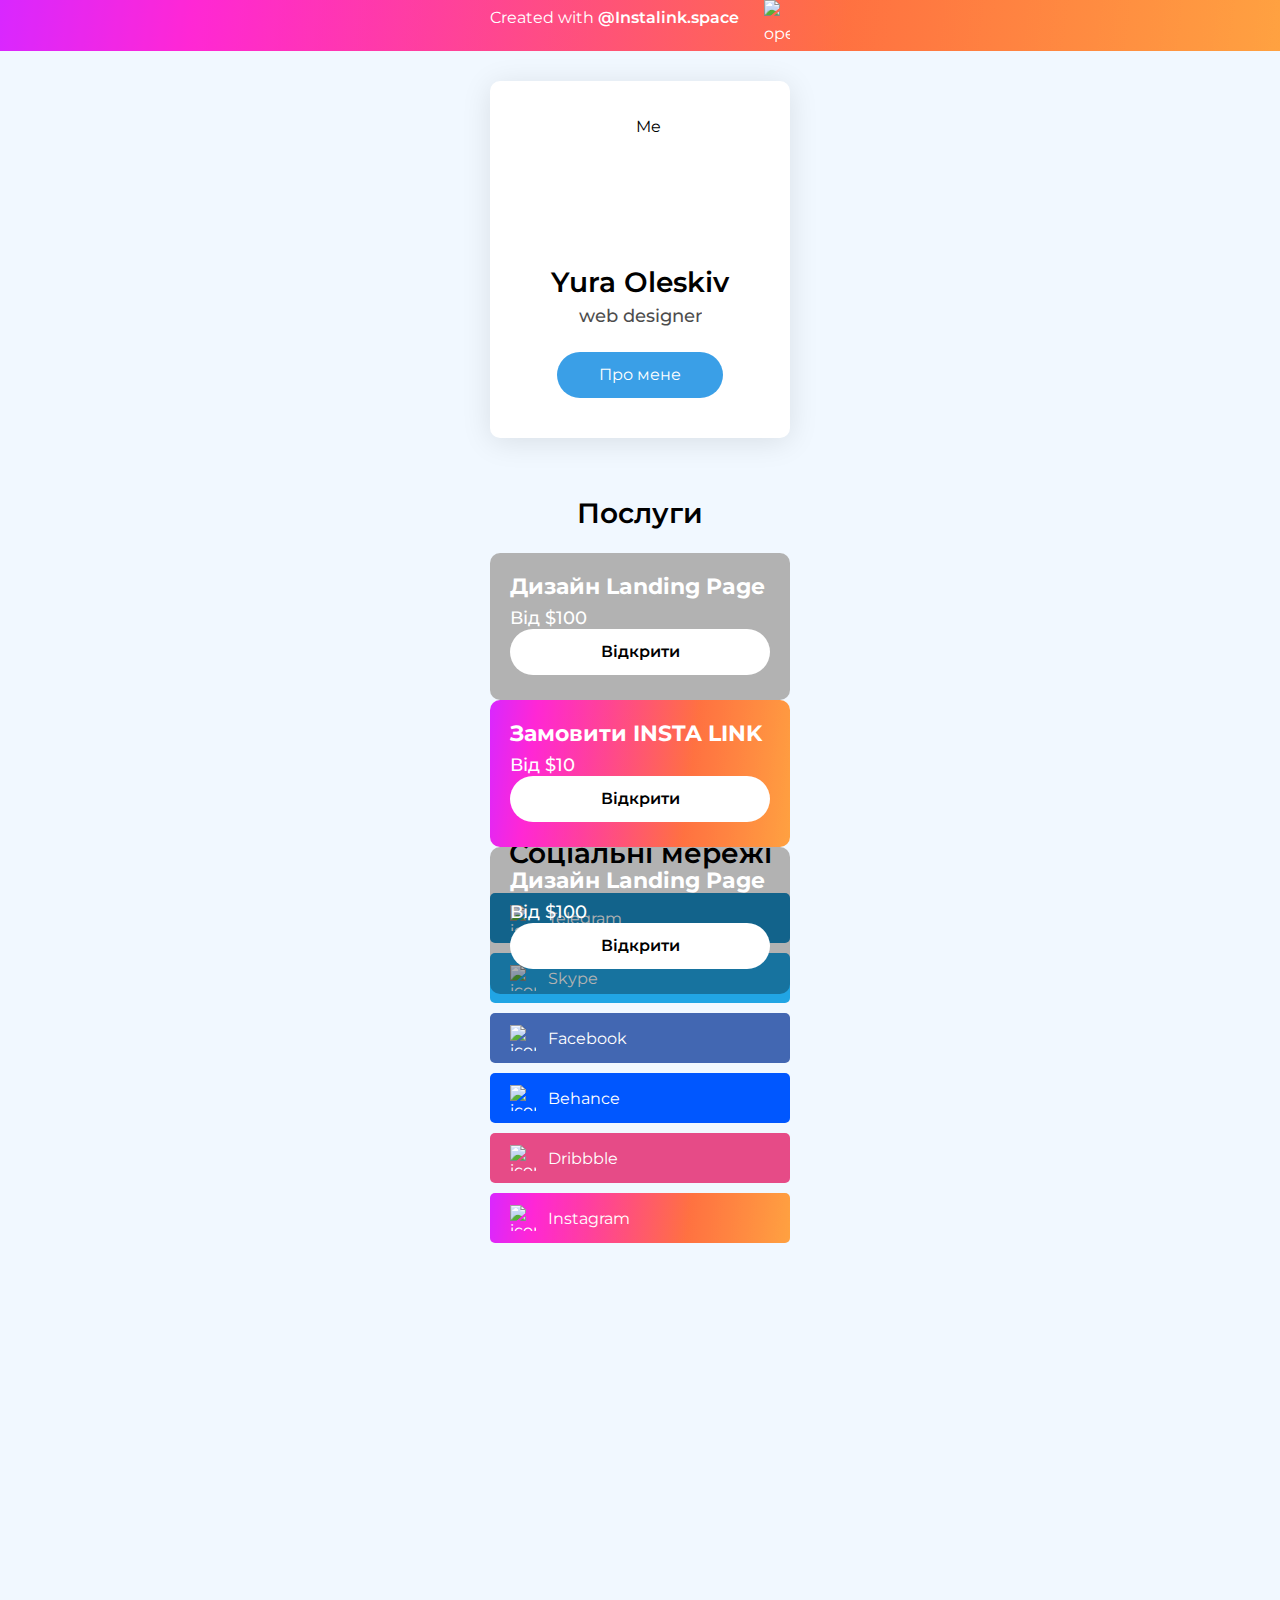
==== index.html @ ea641725 "commit" ====
<!DOCTYPE html>
<html lang="en" dir="ltr">

<head>
  <meta http-equiv="Content-Type" content="text/html; charset=utf-8">
  <meta name="viewport" content="width=device-width, initial-scale=1.0">

  <link href="https://fonts.googleapis.com/css2?family=Montserrat:ital,wght@0,100;0,200;0,300;0,400;0,500;0,600;0,700;0,800;0,900;1,100;1,200;1,300;1,400;1,500;1,600;1,700;1,800;1,900&display=swap" rel="stylesheet">

  <link rel="stylesheet" href="style/style.css">
  <link rel="stylesheet" href="style/preloder.css">

  <link rel="stylesheet" href="https://unpkg.com/swiper/css/swiper.css">
  <link rel="stylesheet" href="https://unpkg.com/swiper/css/swiper.min.css">


  <title>Insta Link - test</title>
</head>

<body>

  <!-- Preloder -->

  <div id="preloder">
      <div class="loader"></div>
      <div class="placeholder__bg"></div>
  </div>

  <!-- Head Label -->

  <a href="">
    <div class="label">
      <div class="label_container">
        <span>Created with <span class="sbold">@Instalink.space</span></span>
        <img src="image/arrow.svg" class="label_arrow" alt="open">
      </div>
    </div>
  </a>


  <!-- Head Label __Close -->


  <!-- Card About -->

  <div class="container">
    <div class="block card_about__block">
      <div class="card card_about">
        <img src="image/photo_me.png" class="avatar" alt="Me">
        <h2 class="sbold">Yura Oleskiv</h2>
        <h4 class="medium">web designer</h4>
        <a href="#about" class="button_main">Про мене</a>
      </div>
    </div>
  </div>


  <!-- Card About __CLose -->



  <!-- Services -->

  <div class="container services__block">
    <h2 class="sbold">Послуги</h2>
    <!-- Swiper -->
    <div class="swiper-container">
      <div class="swiper-wrapper">
        <div class="swiper-slide">
          <div style="background: url('image/services/1.png')" class="swipper_slider__inner">
            <h3 class="services__h3">Дизайн Landing Page</h3>
            <h4 class="services__h4 medium">Від $100</h4>
            <a href="#" class="button_main sbold services__button">Відкрити</a>
          </div>
        </div>
        <div class="swiper-slide">
          <div style="background: var(--main-gradient)" class="swipper_slider__inner img_no_dark">
            <h3 class="services__h3">Замовити INSTA LINK</h3>
            <h4 class="services__h4 medium">Від $10</h4>
            <a href="#" class="button_main sbold services__button">Відкрити</a>
          </div>
        </div>
        <div class="swiper-slide">
          <div style="background: url('image/services/2.png')" class="swipper_slider__inner">
            <h3 class="services__h3">Дизайн Landing Page</h3>
            <h4 class="services__h4 medium">Від $100</h4>
            <a href="#" class="button_main sbold services__button">Відкрити</a>
          </div>
        </div>
      </div>
      <!-- Add Pagination -->
      <div class="swiper-pagination"></div>
    </div>
  </div>

  <!-- Services __Close -->



  <!-- Social media -->
<div class="container socail_media__block">
  <h2 class="sbold">Соціальні мережі</h2>
  <div class="socal_media__innerBlock">

    <a href="https://t.me/yurii_oleskiv" class="socail_media__button" id="telegram" target="_blank">
      <img class="socail_media__icon" src="image/socialMedia/telegram.svg" alt="icon">
      Telegram
    </a>

    <a href="https://join.skype.com/invite/kj1tg2LVdEMl" class="socail_media__button" id="skype" target="_blank">
      <img class="socail_media__icon" src="image/socialMedia/skype.svg" alt="icon">
      Skype
    </a>

    <a href="https://www.facebook.com/yurii.oleskiv" class="socail_media__button" id="facebook" target="_blank">
      <img class="socail_media__icon" src="image/socialMedia/facebook.svg" alt="icon">
      Facebook
    </a>

    <a href="https://www.behance.net/yurii_oleskiv" class="socail_media__button" id="behance" target="_blank">
      <img class="socail_media__icon" src="image/socialMedia/behance.svg" alt="icon">
      Behance
    </a>

    <a href="https://dribbble.com/yurii_oleskiv" class="socail_media__button" id="dribbble" target="_blank">
      <img class="socail_media__icon" src="image/socialMedia/dribbble.svg" alt="icon">
      Dribbble
    </a>

    <a href="https://www.instagram.com/yurii_oleskiv/" class="socail_media__button" id="instagram" target="_blank">
      <img class="socail_media__icon" src="image/socialMedia/instagram.svg" alt="icon">
      Instagram
    </a>

  </div>
</div>




  <!-- Social media Close -->

  <!-- jQery -->

  <script type="text/javascript" src="js/preloder.js"></script>
  <script src="https://unpkg.com/swiper/js/swiper.js"></script>
  <script src="https://unpkg.com/swiper/js/swiper.min.js"></script>
  <script type="text/javascript" src="js/swipper_slider.js"></script>
</body>

</html>
---- style/style.css ----
/* Main style */

:root{
  --bg-color: #F1F8FF;
  --main-gradient: linear-gradient(0deg, rgba(225, 27, 126, 0.64), rgba(225, 27, 126, 0.64)), linear-gradient(97.12deg, #CD3FFF 0%, #FF3FD5 14.97%, #FF9141 66.1%, #FFBE41 102.63%);
  --color-text: #000;
  --color-accent: #3A9FE7;
  --color-button: #fff;

  --border-radius: 10px;
  --border-radius-button: 30px;

  --margin-top-main: 58px;
  --margin-top-secondary: 23px;

  --padding-main: 40px 0;
  --padding-small: 30px 0;

  --text: 16px;
}

*{
  background-blend-mode: soft-light, normal;
  box-sizing: border-box
}


/* socialMedia Buttons color */
#telegram{
  background: #1A8EC8;
}

#skype{
  background: #21A5E4;
}

#facebook{
  background: #4267B2;
}

#behance{
  background: #0057FF;
}

#dribbble{
  background: #E64B87;
}

#instagram{
  background: var(--main-gradient);
}



/* Containers and Blocks */

body{
  background: #fff;
  font-family: 'Montserrat', sans-serif;
  font-size: var(--text);
  background: var(--bg-color);
  margin: 0;
  height: 3000px;
}

.block{
  width: 100%;
  margin: 0 auto;
  color: #fff;
  margin-top: var(--margin-top-main);
}

.label_container{
  width: 300px;
  margin: 0 auto;
  min-height: 35px;
  line-height: 35px;
  display: flex;
  justify-content: space-between;
}

.container{
  width: 300px;
  margin: 0 auto;
}

.card{
  border-radius: var(--border-radius);
  min-height: 100px;
  padding: var(--padding-main);
  box-shadow: 0px 4px 30px rgba(0, 0, 0, 0.1);
}



/* Text */

h2, h4, h3{
  margin: 0;
  text-align: center;
  color: var(--color-text);
}

h2{
  font-size: 28px;
}

h4{
  font-size: 18px;
}

h3{
  font-size: 22px;
}

a{
  text-decoration: none;
  width: auto;
  text-align: center;
  color: var(--color-button);
}

.sbold{
  font-weight: 600;
}

.medium{
  font-weight: 500;
}

.bold{
    font-weight: 700;
}

/* Colors pattern */

.main_gradient{
  background: var(--main-gradient);
}

.img_no_dark::after{
  opacity: 0 !important;
}

/* INSTA LINK Branding */

.label{
  background: var(--main-gradient);
  color: #fff;
  width: 100%;
}

.label_arrow{
  width: 26px;
}



/* Elements */

.button_main{
  background-color: var(--color-accent);
  padding: 13px 42px 14px 42px;
  color: var(--color-button);
  border-radius: var(--border-radius-button);
}



/* Card about me  */

.card_about__block{
  --margin-top-main: 30px;
    margin-top: var(--margin-top-main);
}

.card_about{
  background: #fff;
  color: var(--color-text);
  text-align: center;
}

.avatar{
  width: 130px;
  height: 130px;
  border-radius: 75px;
  margin: 0 auto;
  display: flex;
  margin-top: -4px;
}

.card_about > h2{
  margin-top: 18px;
  margin-bottom: 0;
  display: block;
}

.card_about > h4{
  margin-top: 6px;
  margin-bottom: 0;
  opacity: 0.7;
  display: block;
}

.card_about > a{
  display: inline-block;
  margin-top: 25px;
}



/* Services */

.services__block{
  margin-top: var(--margin-top-main);

}


/*  Slider */

.swiper-container {
	width: 300px;
	height: 185px;
	border-radius: var(--border-radius) !important;
  margin-top: var(--margin-top-secondary);
  overflow: visible !important;
}

.swiper-slide {
	background: #fff;
  border-radius: var(--border-radius);
  display: flex;
  /* transform-style: flat !important; */
}


.swiper-pagination{
  bottom: -32px !important;
  position: absolute;
}

.swipper_slider__inner{
  padding: 20px;
  padding-bottom: 25px;
  background-size: cover;
  width: 100%;
  display: flex;
  position: relative;
  flex-direction: column;
  border-radius: var(--border-radius);
}

.swipper_slider__inner::after{
  content: '';
  position: absolute;
  display: block;
  width: 100%;
  height: 100%;
  background: #000;
  left: 0;
  right: 0;
  top: 0;
  border-radius: var(--border-radius);
  opacity: .3;
  z-index: 0;
}

.services__h3{
  color: #fff;
  z-index: 1;
  text-align: left
}

.services__h4{
  color: #fff;
  z-index: 1;
  text-align: left;
  margin-top: 7px;
}

.services__button{
  z-index: 1;
  background: #fff;
  color: #000;
  margin-top: auto;
  /* transform: translateZ(30px); */
}

.services__button:first-child{
  z-index: 1;
  background: #fff;
  color: #000;
  margin-top: auto;
  /* transform: translateZ(30px); */
}

/* Socail Media */

.socail_media__block{
  margin-top: calc(var(--margin-top-main) + 40px);
}

.socal_media__innerBlock{
  display: flex;
  flex-direction: column;
  margin-top: calc(var(--margin-top-secondary) - 10px);
}

.socail_media__button{
  background: #g2g2g2;
  border-radius: 5px;
  height: 50px;
  display: flex;
  align-items: center;
  /* justify-content: center; */
  background: #000;
  margin-top: 10px;
  padding: 0 20px;
}

.socail_media__icon{
  width: 26px;
  height: 26px;
  color: #fff;
  margin-right: 12px;
}

.socail_media__button > text{

}






.a{

}
---- style/preloder.css ----
/* .fadeOut{
  animation: fadeOut ease 3s;
}

@keyframes fadeOut {
  0% {
    opacity: 0.5;
  }
  100% {
    opacity: 0;
  }
} */


.placeholder__bg{
  position: fixed;
  background: #fff;
  width: 100%;
  height: 100vh;
  z-index: 999;
}

.loader {
	width: 50px;
	height: 50px;
  position: fixed;
	top: 50%;
	left: 50%;
	margin-top: -25px;
	margin-left: -25px;
	border-radius: 100px;
	animation: loader 0.8s linear infinite;
	-webkit-animation: loader 0.8s linear infinite;
  z-index: 1000;
}

@keyframes loader {
	0% {
		-webkit-transform: rotate(0deg);
		transform: rotate(0deg);
		border: 4px solid #f44336;
		border-left-color: transparent;
	}
	50% {
		-webkit-transform: rotate(180deg);
		transform: rotate(180deg);
		border: 4px solid #673ab7;
		border-left-color: transparent;
	}
	100% {
		-webkit-transform: rotate(360deg);
		transform: rotate(360deg);
		border: 4px solid #f44336;
		border-left-color: transparent;
	}
}

@-webkit-keyframes loader {
	0% {
		-webkit-transform: rotate(0deg);
		border: 4px solid #f44336;
		border-left-color: transparent;
	}
	50% {
		-webkit-transform: rotate(180deg);
		border: 4px solid #673ab7;
		border-left-color: transparent;
	}
	100% {
		-webkit-transform: rotate(360deg);
		border: 4px solid #f44336;
		border-left-color: transparent;
	}
}
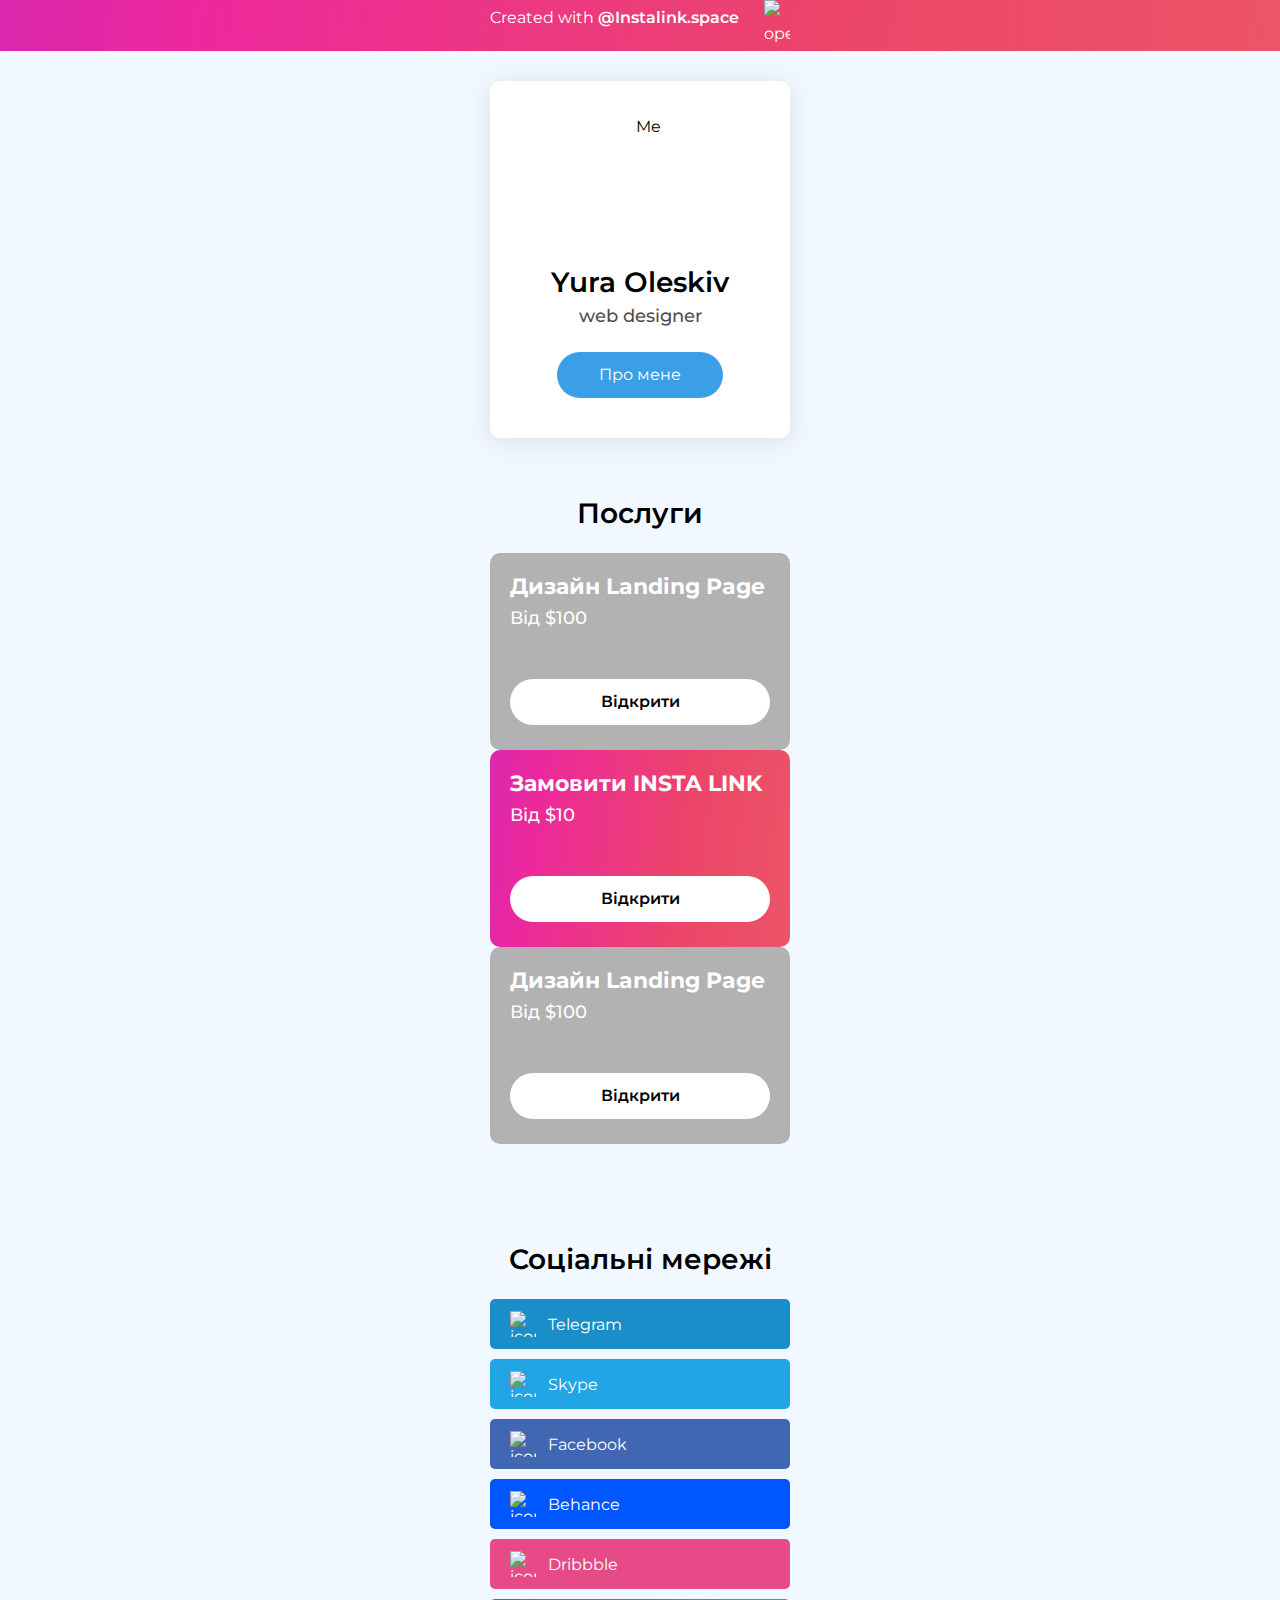
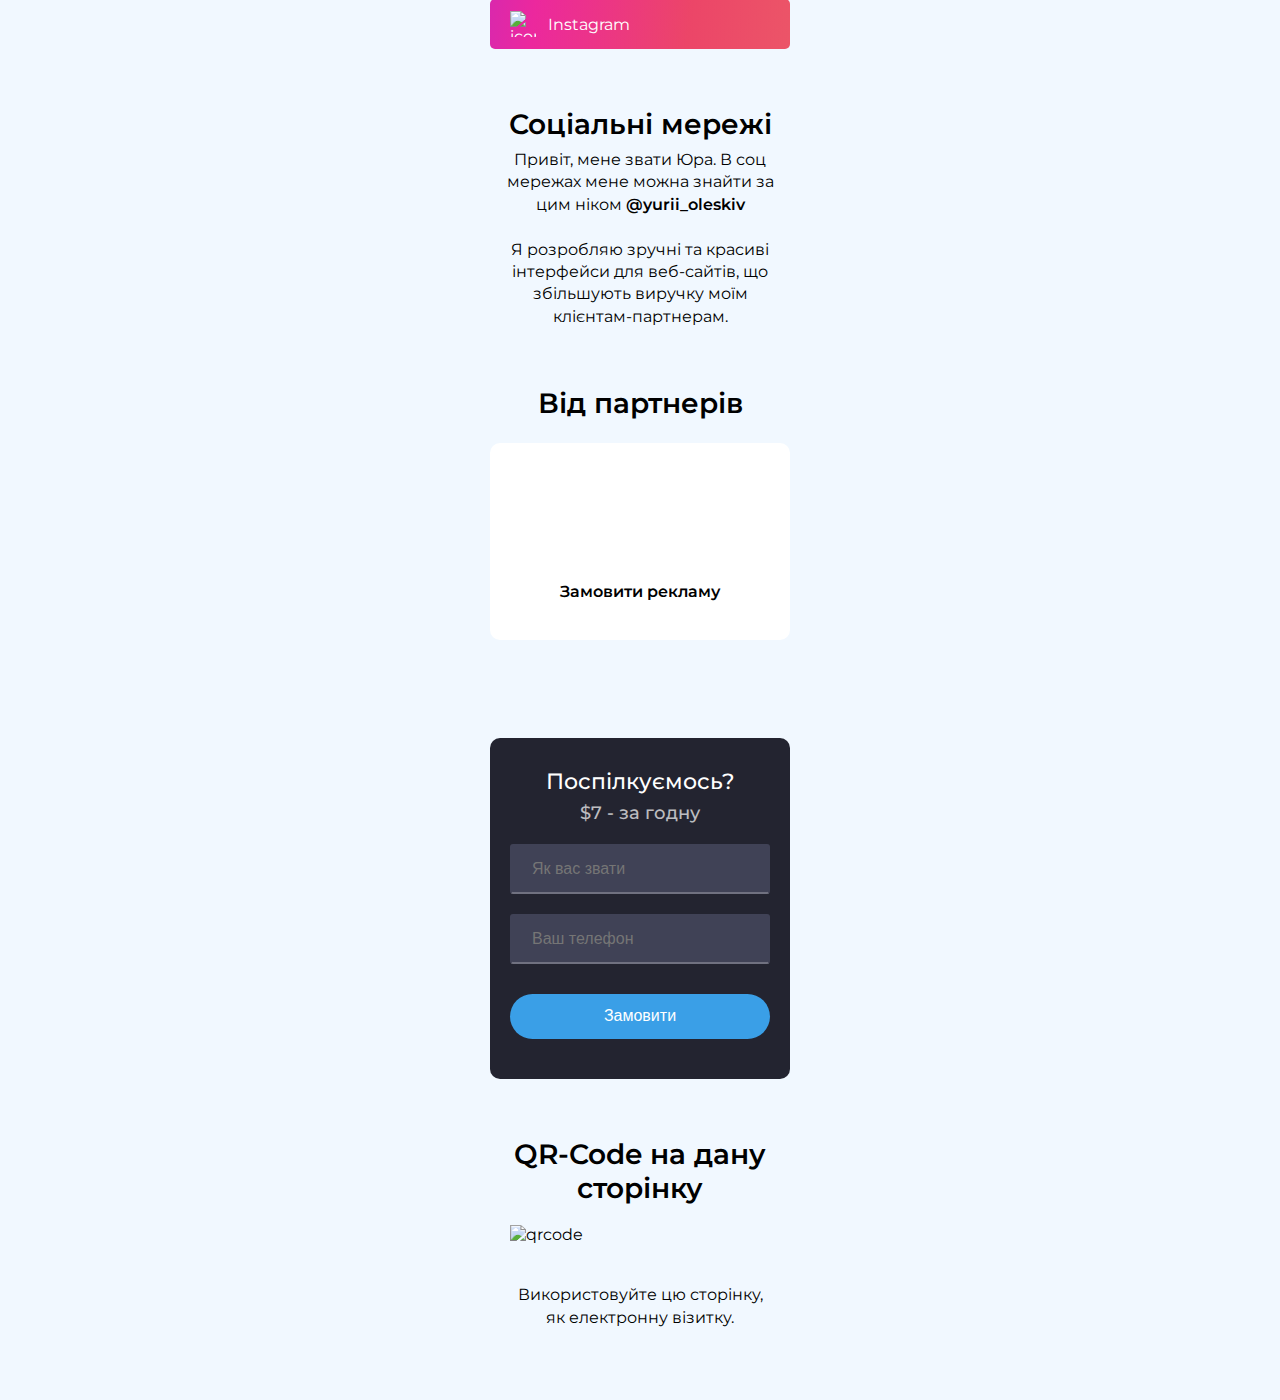
==== commit b3664963: "d" ====
--- a/index.html
+++ b/index.html
@@ -61,30 +61,30 @@
 
   <!-- Services -->
 
-  <div class="container services__block">
+  <div class="container cardSlider__block">
     <h2 class="sbold">Послуги</h2>
     <!-- Swiper -->
     <div class="swiper-container">
       <div class="swiper-wrapper">
         <div class="swiper-slide">
           <div style="background: url('image/services/1.png')" class="swipper_slider__inner">
-            <h3 class="services__h3">Дизайн Landing Page</h3>
-            <h4 class="services__h4 medium">Від $100</h4>
-            <a href="#" class="button_main sbold services__button">Відкрити</a>
+            <h3 class="cardSlider__h3">Дизайн Landing Page</h3>
+            <h4 class="cardSlider__h4 medium">Від $100</h4>
+            <a href="#" class="button_main sbold cardSlider__button">Відкрити</a>
           </div>
         </div>
         <div class="swiper-slide">
           <div style="background: var(--main-gradient)" class="swipper_slider__inner img_no_dark">
-            <h3 class="services__h3">Замовити INSTA LINK</h3>
-            <h4 class="services__h4 medium">Від $10</h4>
-            <a href="#" class="button_main sbold services__button">Відкрити</a>
+            <h3 class="cardSlider__h3">Замовити INSTA LINK</h3>
+            <h4 class="cardSlider__h4 medium">Від $10</h4>
+            <a href="#" class="button_main sbold cardSlider__button">Відкрити</a>
           </div>
         </div>
         <div class="swiper-slide">
           <div style="background: url('image/services/2.png')" class="swipper_slider__inner">
-            <h3 class="services__h3">Дизайн Landing Page</h3>
-            <h4 class="services__h4 medium">Від $100</h4>
-            <a href="#" class="button_main sbold services__button">Відкрити</a>
+            <h3 class="cardSlider__h3">Дизайн Landing Page</h3>
+            <h4 class="cardSlider__h4 medium">Від $100</h4>
+            <a href="#" class="button_main sbold cardSlider__button">Відкрити</a>
           </div>
         </div>
       </div>
@@ -134,13 +134,86 @@
 
   </div>
 </div>
-
-
-
-
   <!-- Social media Close -->
 
-  <!-- jQery -->
+
+<!-- About me -->
+
+<div class="container aboutMe__block">
+  <h2 class="sbold">Соціальні мережі</h2>
+  <p class="aboutMe__p">Привіт, мене звати Юра. В соц мережах мене можна знайти за цим ніком <span class="sbold">@yurii_oleskiv</span> <br><br>
+    Я розробляю зручні та красиві інтерфейси для веб-сайтів, що збільшують виручку моїм клієнтам-партнерам.
+  </p>
+</div>
+
+<!-- About me Close -->
+
+
+
+  <!-- Services -->
+
+  <div class="container cardSlider__block">
+    <h2 class="sbold">Від партнерів</h2>
+    <!-- Swiper -->
+    <div class="swiper-container">
+      <div class="swiper-wrapper">
+        <div class="swiper-slide">
+          <div style="background: url('image/services/3.png')" class="swipper_slider__inner img_no_dark">
+            <h3 class="cardSlider__h3">Місце для реклами</h3>
+            <h4 class="cardSlider__h4 medium">Тут може бути...</h4>
+            <a href="#" class="button_main sbold cardSlider__button">Замовити рекламу</a>
+          </div>
+        </div>
+      </div>
+      <!-- Add Pagination -->
+      <div class="swiper-pagination"></div>
+    </div>
+  </div>
+
+  <!-- Services __Close -->
+
+
+
+
+
+
+
+<div class="container form__block">
+
+  <form action="telegram.php" method="POST" class="form">
+    <h3 class="medium form__h3">Поспілкуємось?</h3>
+    <h4 class="medium form__h4">$7 - за годну</h4>
+
+    <div class="form__input">
+      <input type="text" name="name" id="user_name" placeholder="Як вас звати" required>
+    </div>
+    <div class="form__input">
+      <input type="phone" name="phone" id="user_phone" placeholder="Ваш телефон" required>
+    </div>
+    <div class="">
+      <input type="submit" value="Замовити" class="button_main form_button">
+    </div>
+  </form>
+
+</div>
+
+
+
+
+
+
+
+<!-- QR - Code -->
+
+<div class="container qrcode__block">
+  <h2 class="sbold">QR-Code на дану сторінку</h2>
+  <img src="image/qrCode.svg" class="photo_qrcode" alt="qrcode">
+  <p class="qrcode__p">Використовуйте цю сторінку, як електронну візитку.</p>
+<div>
+
+<!-- QR - Code Close -->
+
+
 
   <script type="text/javascript" src="js/preloder.js"></script>
   <script src="https://unpkg.com/swiper/js/swiper.js"></script>
--- a/style/style.css
+++ b/style/style.css
@@ -6,21 +6,24 @@
   --color-text: #000;
   --color-accent: #3A9FE7;
   --color-button: #fff;
+  --color-dark: #232430;
+  --color-dark-light: #404256;
 
   --border-radius: 10px;
   --border-radius-button: 30px;
 
   --margin-top-main: 58px;
   --margin-top-secondary: 23px;
-
-  --padding-main: 40px 0;
-  --padding-small: 30px 0;
+  --margin-small: 10px;
+  --margin-medium: 20px;
+
+  --padding-main: 40px;
+  --padding-small: 20px;
 
   --text: 16px;
 }
 
 *{
-  background-blend-mode: soft-light, normal;
   box-sizing: border-box
 }
 
@@ -70,6 +73,81 @@
   margin-top: var(--margin-top-main);
 }
 
+
+.container{
+  width: 300px;
+  margin: 0 auto;
+}
+
+.card{
+  border-radius: var(--border-radius);
+  min-height: 100px;
+  padding-top: var(--padding-main);
+  padding-bottom: var(--padding-main);
+  box-shadow: 0px 4px 30px rgba(0, 0, 0, 0.1);
+}
+
+
+
+/* Text */
+
+h2, h4, h3{
+  margin: 0;
+  text-align: center;
+  color: var(--color-text);
+}
+
+h2{
+  font-size: 28px;
+}
+
+h4{
+  font-size: 18px;
+}
+
+h3{
+  font-size: 22px;
+}
+
+a{
+  text-decoration: none;
+  width: auto;
+  text-align: center;
+  color: var(--color-button);
+}
+
+p{
+  line-height: 140%;
+}
+
+.sbold{
+  font-weight: 600;
+}
+
+.medium{
+  font-weight: 500;
+}
+
+.bold{
+    font-weight: 700;
+}
+
+.normal{
+
+}
+
+/* Colors pattern */
+
+.main_gradient{
+  background: var(--main-gradient);
+}
+
+.img_no_dark::after{
+  opacity: 0 !important;
+}
+
+/* INSTA LINK Branding */
+
 .label_container{
   width: 300px;
   margin: 0 auto;
@@ -79,71 +157,6 @@
   justify-content: space-between;
 }
 
-.container{
-  width: 300px;
-  margin: 0 auto;
-}
-
-.card{
-  border-radius: var(--border-radius);
-  min-height: 100px;
-  padding: var(--padding-main);
-  box-shadow: 0px 4px 30px rgba(0, 0, 0, 0.1);
-}
-
-
-
-/* Text */
-
-h2, h4, h3{
-  margin: 0;
-  text-align: center;
-  color: var(--color-text);
-}
-
-h2{
-  font-size: 28px;
-}
-
-h4{
-  font-size: 18px;
-}
-
-h3{
-  font-size: 22px;
-}
-
-a{
-  text-decoration: none;
-  width: auto;
-  text-align: center;
-  color: var(--color-button);
-}
-
-.sbold{
-  font-weight: 600;
-}
-
-.medium{
-  font-weight: 500;
-}
-
-.bold{
-    font-weight: 700;
-}
-
-/* Colors pattern */
-
-.main_gradient{
-  background: var(--main-gradient);
-}
-
-.img_no_dark::after{
-  opacity: 0 !important;
-}
-
-/* INSTA LINK Branding */
-
 .label{
   background: var(--main-gradient);
   color: #fff;
@@ -159,12 +172,14 @@
 /* Elements */
 
 .button_main{
+  -webkit-appearance: none;
   background-color: var(--color-accent);
   padding: 13px 42px 14px 42px;
   color: var(--color-button);
   border-radius: var(--border-radius-button);
-}
-
+  border: 0px;
+  font-size: var(--text);
+}
 
 
 /* Card about me  */
@@ -211,7 +226,7 @@
 
 /* Services */
 
-.services__block{
+.cardSlider__block{
   margin-top: var(--margin-top-main);
 
 }
@@ -221,10 +236,10 @@
 
 .swiper-container {
 	width: 300px;
-	height: 185px;
+	height: auto;
 	border-radius: var(--border-radius) !important;
   margin-top: var(--margin-top-secondary);
-  overflow: visible !important;
+  /* overflow: visible !important; */
 }
 
 .swiper-slide {
@@ -241,9 +256,10 @@
 }
 
 .swipper_slider__inner{
-  padding: 20px;
-  padding-bottom: 25px;
-  background-size: cover;
+  padding: var(--padding-small);
+  padding-bottom: calc(var(--padding-small) +   5px);
+  background-size: cover !important;
+  background-repeat: no-repeat;
   width: 100%;
   display: flex;
   position: relative;
@@ -266,20 +282,27 @@
   z-index: 0;
 }
 
-.services__h3{
+.cardSlider__h3{
   color: #fff;
   z-index: 1;
   text-align: left
 }
 
-.services__h4{
+.cardSlider__h4{
   color: #fff;
   z-index: 1;
   text-align: left;
   margin-top: 7px;
 }
 
-.services__button{
+.cardSlider__button{
+  z-index: 1;
+  background: #fff;
+  color: #000;
+  margin-top: 50px;
+}
+
+.cardSlider__button:first-child{
   z-index: 1;
   background: #fff;
   color: #000;
@@ -287,14 +310,6 @@
   /* transform: translateZ(30px); */
 }
 
-.services__button:first-child{
-  z-index: 1;
-  background: #fff;
-  color: #000;
-  margin-top: auto;
-  /* transform: translateZ(30px); */
-}
-
 /* Socail Media */
 
 .socail_media__block{
@@ -315,7 +330,7 @@
   align-items: center;
   /* justify-content: center; */
   background: #000;
-  margin-top: 10px;
+  margin-top: var(--margin-small);
   padding: 0 20px;
 }
 
@@ -331,7 +346,92 @@
 }
 
 
-
+/* About Me */
+
+.aboutMe__block{
+  margin-top: var(--margin-top-main);
+}
+
+.aboutMe__p{
+  margin: 0;
+  text-align: center;
+  margin-top: 8px;
+  padding: 0 10px;
+}
+
+/* QR - Code */
+
+
+.qrcode__block{
+  margin-top: var(--margin-top-main);
+  display: flex;
+  flex-direction: column;
+}
+
+.photo_qrcode{
+  width: 260px;
+  margin: 20px auto;
+}
+
+.qrcode__p{
+  text-align: center;
+  padding: 0 20px;
+  margin: 0;
+  margin-top: 20px;
+}
+
+
+/* Form */
+
+.form__block{
+  margin-top: calc(var(--margin-top-main) + 40px);
+}
+
+.form{
+  display: flex;
+  flex-direction: column;
+  background: var(--color-dark);
+  padding: var(--padding-small);
+  padding-bottom: var(--padding-main);
+  padding-top: calc(var(--padding-main) - 10px);
+  border-radius: var(--border-radius);
+}
+
+.form__input > input{
+  width: 100%;
+  font-size: var(--text);
+  height: 50px;
+  background: var(--color-dark-light);
+  padding: 0;
+  border: 2px solid var(--color-dark-light);
+  border-bottom: 2px solid rgba(255, 255, 255, 0.25);
+  border-radius: 3px;
+  color: #fff;
+  padding: 0 20px;
+  transition: .1s;
+  margin-bottom: var(--margin-medium);
+}
+
+textarea:focus, input:focus{
+    outline: none;
+    border: 2px solid var(--color-accent);
+}
+
+.form_button{
+  margin-top: 10px;
+  width: 100%;
+}
+
+.form__h3{
+  color: var(--color-button);
+  margin-bottom: 7px;
+}
+
+.form__h4{
+  color: var(--color-button);
+  opacity: .7;
+  margin-bottom: var(--margin-medium);
+}
 
 
 
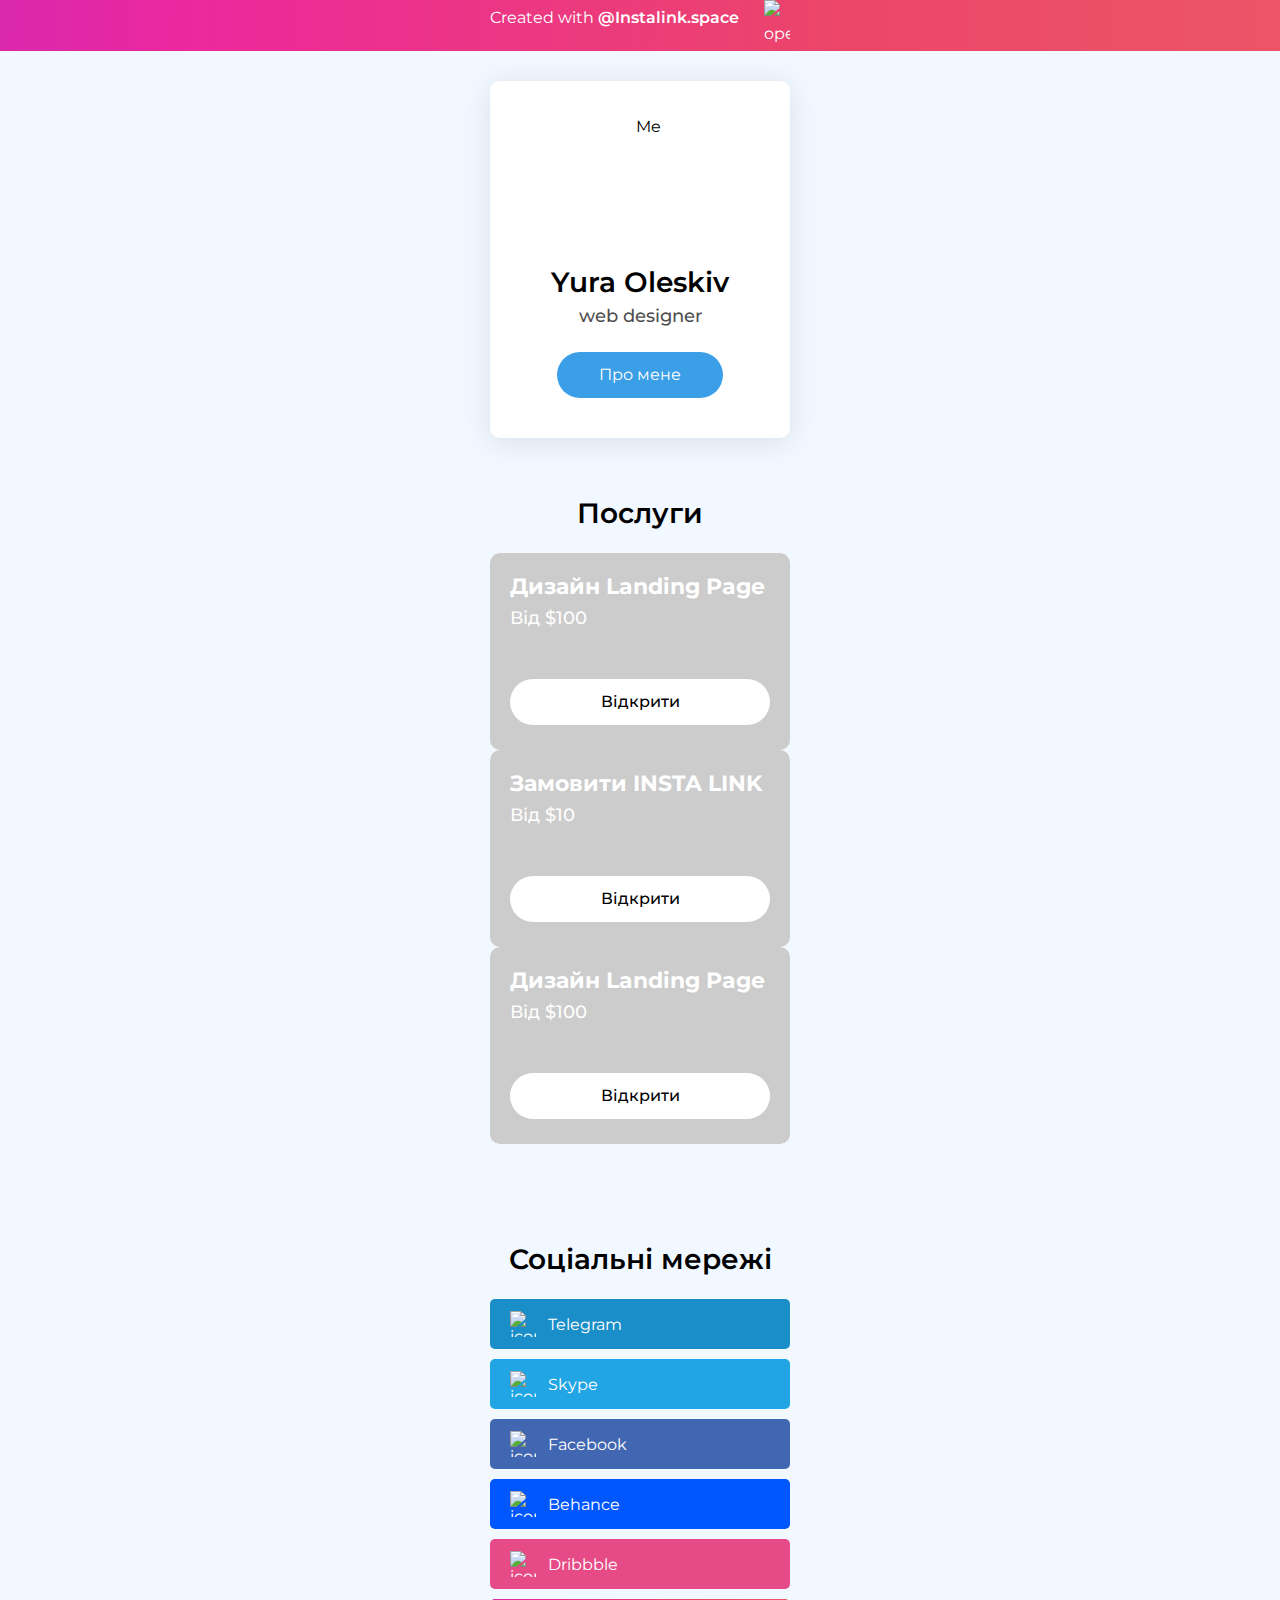
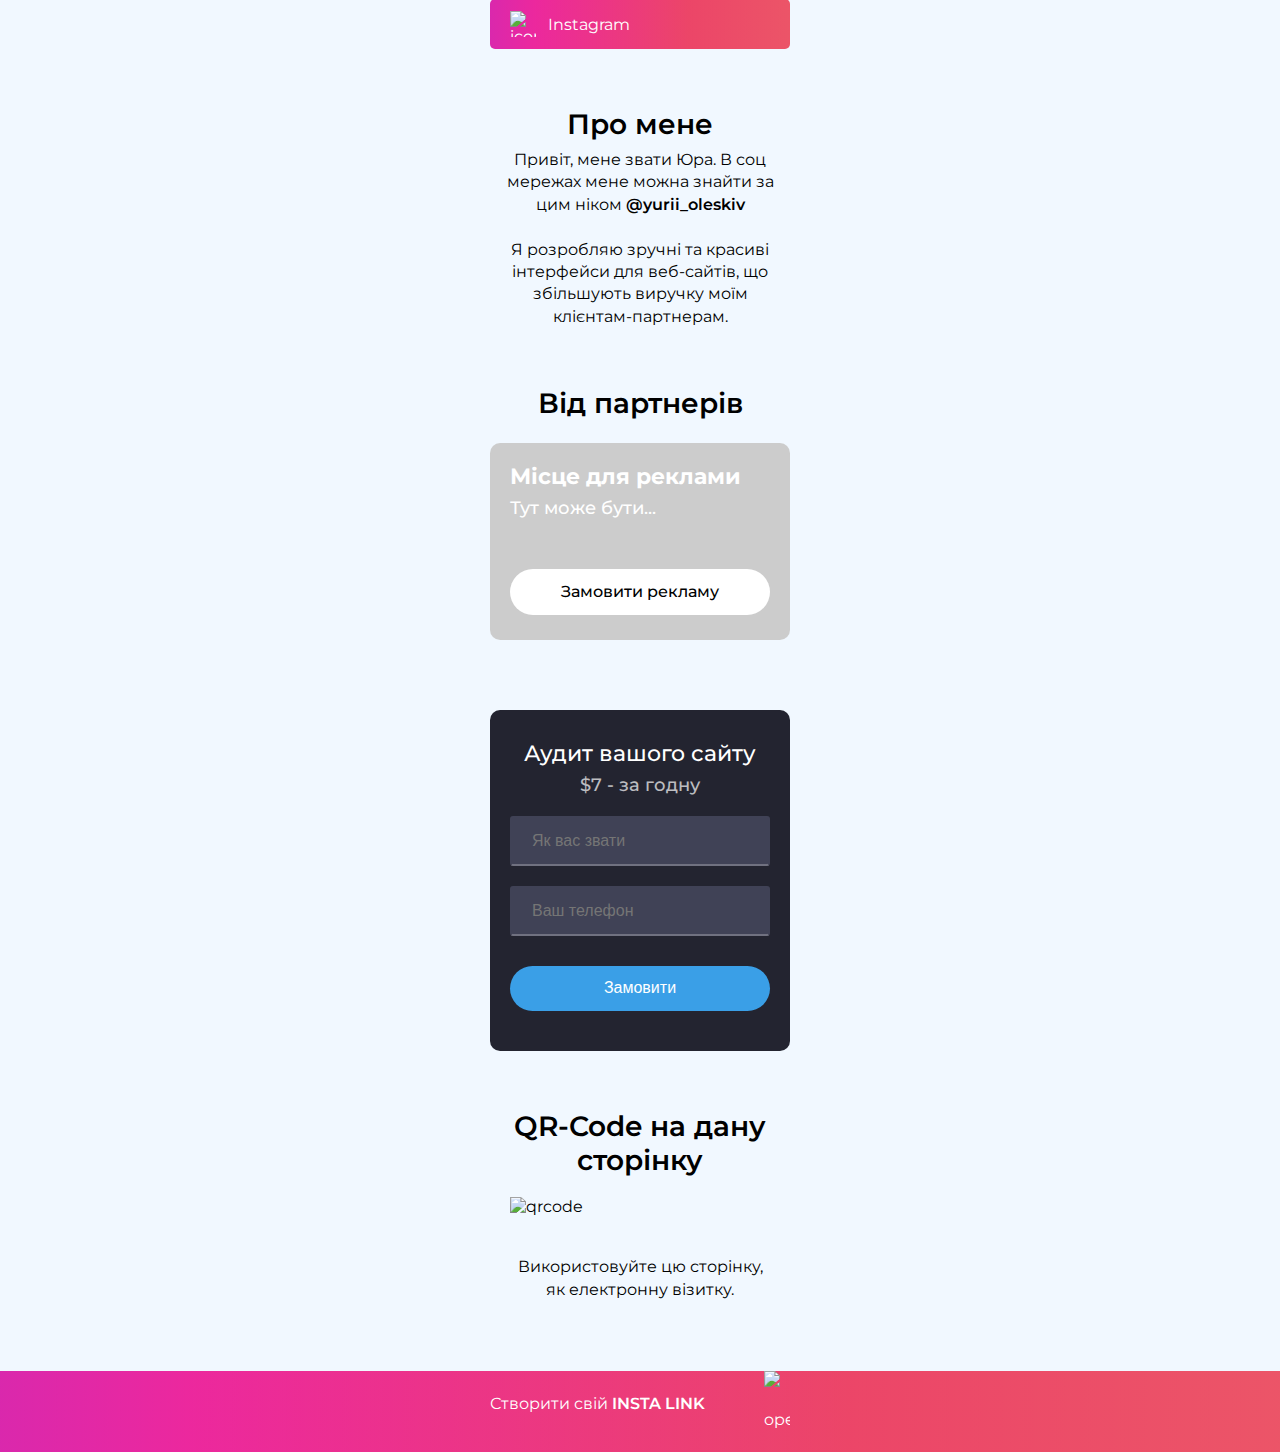
==== commit b057334e: "3.1.1" ====
--- a/index.html
+++ b/index.html
@@ -4,20 +4,24 @@
 <head>
   <meta http-equiv="Content-Type" content="text/html; charset=utf-8">
   <meta name="viewport" content="width=device-width, initial-scale=1.0">
+  <link rel="shortcut icon" href="image\ico\gradient.ico" type="image/x-icon">
 
   <link href="https://fonts.googleapis.com/css2?family=Montserrat:ital,wght@0,100;0,200;0,300;0,400;0,500;0,600;0,700;0,800;0,900;1,100;1,200;1,300;1,400;1,500;1,600;1,700;1,800;1,900&display=swap" rel="stylesheet">
 
   <link rel="stylesheet" href="style/style.css">
   <link rel="stylesheet" href="style/preloder.css">
+  <link rel="stylesheet" href="style/popup.css">
 
   <link rel="stylesheet" href="https://unpkg.com/swiper/css/swiper.css">
   <link rel="stylesheet" href="https://unpkg.com/swiper/css/swiper.min.css">
 
 
   <title>Insta Link - test</title>
+
+  <script src="https://code.jquery.com/jquery-3.5.1.min.js" integrity="sha256-9/aliU8dGd2tb6OSsuzixeV4y/faTqgFtohetphbbj0=" crossorigin="anonymous"></script>
 </head>
 
-<body>
+<body class="body">
 
   <!-- Preloder -->
 
@@ -26,6 +30,50 @@
       <div class="placeholder__bg"></div>
   </div>
 
+
+  <!-- Pop-up AD -->
+
+  <div class="popup" id="popup_ad">
+    <a onclick="closePopup()">
+      <div class="close__popup">
+        <div class="close_popup__container">
+          <span class="medium">Закрити</span>
+          <img src="image/icons/close.svg" alt="close" style="width: 22px; height: 22px;">
+        </div>
+      </div>
+    </a>
+
+    <div class="popup_container__outer">
+      <div class="popup__container">
+        <div class="container">
+          <img class="popup__photo" src="image/popup/ad.png" alt="Обложка">
+        </div>
+
+        <div class="container pdading_top_main">
+          <h4 class="normal popup__h4">ціна за домовленістю</h4>
+          <h2 class="sbold popup__h2">Розміщу ваше оголошння</h2>
+          <p class="popup__p">
+            Прорекламуйте свої послуги для
+            <span class="sbold">цільової аудиторії</span>.
+            В переважній більшості на даний
+            <span class="sbold">INSTA LINK </span>
+            заходять люди які зацікавленні у розробці сайту.
+            Відповідно їх можуть зацікавити і послуги
+            таргетологів, сммщиків чи фотографів.
+            <br><br>
+            <span class="sbold">Якщо цікаво, напишіть мені</span>
+          </p>
+        </div>
+
+        <div class="container">
+          <a href="https://t.me/yurii_oleskiv" class="socail_media__button telegram" target="_blank">
+            <img class="socail_media__icon" src="image/socialMedia/telegram.svg" alt="icon">
+            Написати в Telegram
+          </a>
+        </div>
+      </div>
+    </div>
+  </div>
   <!-- Head Label -->
 
   <a href="">
@@ -49,7 +97,7 @@
         <img src="image/photo_me.png" class="avatar" alt="Me">
         <h2 class="sbold">Yura Oleskiv</h2>
         <h4 class="medium">web designer</h4>
-        <a href="#about" class="button_main">Про мене</a>
+        <a href="#about" class="button_main go_anchor">Про мене</a>
       </div>
     </div>
   </div>
@@ -70,21 +118,21 @@
           <div style="background: url('image/services/1.png')" class="swipper_slider__inner">
             <h3 class="cardSlider__h3">Дизайн Landing Page</h3>
             <h4 class="cardSlider__h4 medium">Від $100</h4>
-            <a href="#" class="button_main sbold cardSlider__button">Відкрити</a>
+            <a href="#" class="button_main medium cardSlider__button">Відкрити</a>
           </div>
         </div>
         <div class="swiper-slide">
-          <div style="background: var(--main-gradient)" class="swipper_slider__inner img_no_dark">
+          <div style="background: url('image/services/8.png')" class="swipper_slider__inner">
             <h3 class="cardSlider__h3">Замовити INSTA LINK</h3>
             <h4 class="cardSlider__h4 medium">Від $10</h4>
-            <a href="#" class="button_main sbold cardSlider__button">Відкрити</a>
+            <a href="#" class="button_main medium cardSlider__button">Відкрити</a>
           </div>
         </div>
         <div class="swiper-slide">
           <div style="background: url('image/services/2.png')" class="swipper_slider__inner">
             <h3 class="cardSlider__h3">Дизайн Landing Page</h3>
             <h4 class="cardSlider__h4 medium">Від $100</h4>
-            <a href="#" class="button_main sbold cardSlider__button">Відкрити</a>
+            <a href="#" class="button_main medium cardSlider__button">Відкрити</a>
           </div>
         </div>
       </div>
@@ -102,32 +150,32 @@
   <h2 class="sbold">Соціальні мережі</h2>
   <div class="socal_media__innerBlock">
 
-    <a href="https://t.me/yurii_oleskiv" class="socail_media__button" id="telegram" target="_blank">
+    <a href="https://t.me/yurii_oleskiv" class="socail_media__button telegram" target="_blank">
       <img class="socail_media__icon" src="image/socialMedia/telegram.svg" alt="icon">
       Telegram
     </a>
 
-    <a href="https://join.skype.com/invite/kj1tg2LVdEMl" class="socail_media__button" id="skype" target="_blank">
+    <a href="https://join.skype.com/invite/kj1tg2LVdEMl" class="socail_media__button skype" target="_blank">
       <img class="socail_media__icon" src="image/socialMedia/skype.svg" alt="icon">
       Skype
     </a>
 
-    <a href="https://www.facebook.com/yurii.oleskiv" class="socail_media__button" id="facebook" target="_blank">
+    <a href="https://www.facebook.com/yurii.oleskiv" class="socail_media__button facebook" target="_blank">
       <img class="socail_media__icon" src="image/socialMedia/facebook.svg" alt="icon">
       Facebook
     </a>
 
-    <a href="https://www.behance.net/yurii_oleskiv" class="socail_media__button" id="behance" target="_blank">
+    <a href="https://www.behance.net/yurii_oleskiv" class="socail_media__button behance" target="_blank">
       <img class="socail_media__icon" src="image/socialMedia/behance.svg" alt="icon">
       Behance
     </a>
 
-    <a href="https://dribbble.com/yurii_oleskiv" class="socail_media__button" id="dribbble" target="_blank">
+    <a href="https://dribbble.com/yurii_oleskiv" class="socail_media__button dribbble" target="_blank">
       <img class="socail_media__icon" src="image/socialMedia/dribbble.svg" alt="icon">
       Dribbble
     </a>
 
-    <a href="https://www.instagram.com/yurii_oleskiv/" class="socail_media__button" id="instagram" target="_blank">
+    <a href="https://www.instagram.com/yurii_oleskiv/" class="socail_media__button instagram" target="_blank">
       <img class="socail_media__icon" src="image/socialMedia/instagram.svg" alt="icon">
       Instagram
     </a>
@@ -139,8 +187,8 @@
 
 <!-- About me -->
 
-<div class="container aboutMe__block">
-  <h2 class="sbold">Соціальні мережі</h2>
+<div name="about" id="about" class="container aboutMe__block">
+  <h2 class="sbold">Про мене</h2>
   <p class="aboutMe__p">Привіт, мене звати Юра. В соц мережах мене можна знайти за цим ніком <span class="sbold">@yurii_oleskiv</span> <br><br>
     Я розробляю зручні та красиві інтерфейси для веб-сайтів, що збільшують виручку моїм клієнтам-партнерам.
   </p>
@@ -157,11 +205,11 @@
     <!-- Swiper -->
     <div class="swiper-container">
       <div class="swiper-wrapper">
-        <div class="swiper-slide">
-          <div style="background: url('image/services/3.png')" class="swipper_slider__inner img_no_dark">
+        <div onclick="openPopup('#popup_ad')" class="swiper-slide">
+          <div style="background: url('image/services/3.png')" class="swipper_slider__inner ">
             <h3 class="cardSlider__h3">Місце для реклами</h3>
             <h4 class="cardSlider__h4 medium">Тут може бути...</h4>
-            <a href="#" class="button_main sbold cardSlider__button">Замовити рекламу</a>
+            <a class="button_main medium cardSlider__button">Замовити рекламу</a>
           </div>
         </div>
       </div>
@@ -181,7 +229,7 @@
 <div class="container form__block">
 
   <form action="telegram.php" method="POST" class="form">
-    <h3 class="medium form__h3">Поспілкуємось?</h3>
+    <h3 class="medium form__h3">Аудит вашого сайту</h3>
     <h4 class="medium form__h4">$7 - за годну</h4>
 
     <div class="form__input">
@@ -209,13 +257,29 @@
   <h2 class="sbold">QR-Code на дану сторінку</h2>
   <img src="image/qrCode.svg" class="photo_qrcode" alt="qrcode">
   <p class="qrcode__p">Використовуйте цю сторінку, як електронну візитку.</p>
-<div>
+</div>
 
 <!-- QR - Code Close -->
 
 
+<!-- Footer Label -->
+
+<a href="">
+  <div class="label label_down">
+    <div class="label_container label_container_down">
+      <span>Створити свій <span class="sbold">INSTA LINK</span></span>
+      <img src="image/arrow.svg" class="label_arrow" alt="open">
+    </div>
+  </div>
+</a>
+
+
+<!-- Footer Label __Close -->
+
+
 
   <script type="text/javascript" src="js/preloder.js"></script>
+  <script type="text/javascript" src="js/popup.js"></script>
   <script src="https://unpkg.com/swiper/js/swiper.js"></script>
   <script src="https://unpkg.com/swiper/js/swiper.min.js"></script>
   <script type="text/javascript" src="js/swipper_slider.js"></script>
--- a/style/style.css
+++ b/style/style.css
@@ -2,7 +2,7 @@
 
 :root{
   --bg-color: #F1F8FF;
-  --main-gradient: linear-gradient(0deg, rgba(225, 27, 126, 0.64), rgba(225, 27, 126, 0.64)), linear-gradient(97.12deg, #CD3FFF 0%, #FF3FD5 14.97%, #FF9141 66.1%, #FFBE41 102.63%);
+  --main-gradient: linear-gradient(0deg, rgba(225, 27, 126, 0.64), rgba(225, 27, 126, 0.64)), linear-gradient(90.67deg, #CD3FFF 0%, #FF3FD5 14.97%, #FF9141 66.1%, #FFBE41 102.63%);
   --color-text: #000;
   --color-accent: #3A9FE7;
   --color-button: #fff;
@@ -12,7 +12,8 @@
   --border-radius: 10px;
   --border-radius-button: 30px;
 
-  --margin-top-main: 58px;
+  --margin-top-main-text: 58px;
+  --margin-top-main: 70px;
   --margin-top-secondary: 23px;
   --margin-small: 10px;
   --margin-medium: 20px;
@@ -23,34 +24,47 @@
   --text: 16px;
 }
 
+
+
 *{
   box-sizing: border-box
 }
 
 
+/* Class */
+
+.w-100{
+  width: 100%;
+}
+
+.pdading_top_main{
+  padding-top: var(--padding-main);
+}
+
+
 /* socialMedia Buttons color */
-#telegram{
-  background: #1A8EC8;
-}
-
-#skype{
-  background: #21A5E4;
-}
-
-#facebook{
-  background: #4267B2;
-}
-
-#behance{
-  background: #0057FF;
-}
-
-#dribbble{
-  background: #E64B87;
-}
-
-#instagram{
-  background: var(--main-gradient);
+.telegram{
+  background: #1A8EC8 !important;
+}
+
+.skype{
+  background: #21A5E4 !important;
+}
+
+.facebook{
+  background: #4267B2 !important;
+}
+
+.behance{
+  background: #0057FF !important;
+}
+
+.dribbble{
+  background: #E64B87 !important;
+}
+
+.instagram{
+  background: var(--main-gradient) !important;
 }
 
 
@@ -63,14 +77,14 @@
   font-size: var(--text);
   background: var(--bg-color);
   margin: 0;
-  height: 3000px;
+  height: auto;
 }
 
 .block{
   width: 100%;
   margin: 0 auto;
   color: #fff;
-  margin-top: var(--margin-top-main);
+  margin-top: var(--margin-top-main-text);
 }
 
 
@@ -114,6 +128,7 @@
   width: auto;
   text-align: center;
   color: var(--color-button);
+  cursor: pointer;
 }
 
 p{
@@ -129,11 +144,11 @@
 }
 
 .bold{
-    font-weight: 700;
+  font-weight: 700;
 }
 
 .normal{
-
+ font-weight: 400;
 }
 
 /* Colors pattern */
@@ -157,10 +172,19 @@
   justify-content: space-between;
 }
 
+.label_container_down{
+  min-height: 65px;
+  line-height: 65px;
+}
+
 .label{
   background: var(--main-gradient);
   color: #fff;
   width: 100%;
+}
+
+.label_down{
+  margin-top: var(--margin-top-main);
 }
 
 .label_arrow{
@@ -185,8 +209,8 @@
 /* Card about me  */
 
 .card_about__block{
-  --margin-top-main: 30px;
-    margin-top: var(--margin-top-main);
+  --margin-top-main-text: 30px;
+    margin-top: var(--margin-top-main-text);
 }
 
 .card_about{
@@ -227,7 +251,7 @@
 /* Services */
 
 .cardSlider__block{
-  margin-top: var(--margin-top-main);
+  margin-top: var(--margin-top-main-text);
 
 }
 
@@ -278,7 +302,7 @@
   right: 0;
   top: 0;
   border-radius: var(--border-radius);
-  opacity: .3;
+  opacity: .2;
   z-index: 0;
 }
 
@@ -313,7 +337,7 @@
 /* Socail Media */
 
 .socail_media__block{
-  margin-top: calc(var(--margin-top-main) + 40px);
+  margin-top: calc(var(--margin-top-main-text) + 40px);
 }
 
 .socal_media__innerBlock{
@@ -349,7 +373,7 @@
 /* About Me */
 
 .aboutMe__block{
-  margin-top: var(--margin-top-main);
+  margin-top: var(--margin-top-main-text);
 }
 
 .aboutMe__p{
@@ -363,7 +387,7 @@
 
 
 .qrcode__block{
-  margin-top: var(--margin-top-main);
+  margin-top: var(--margin-top-main-text);
   display: flex;
   flex-direction: column;
 }
@@ -384,7 +408,7 @@
 /* Form */
 
 .form__block{
-  margin-top: calc(var(--margin-top-main) + 40px);
+  margin-top: calc(var(--margin-top-main-text) + 12px);
 }
 
 .form{
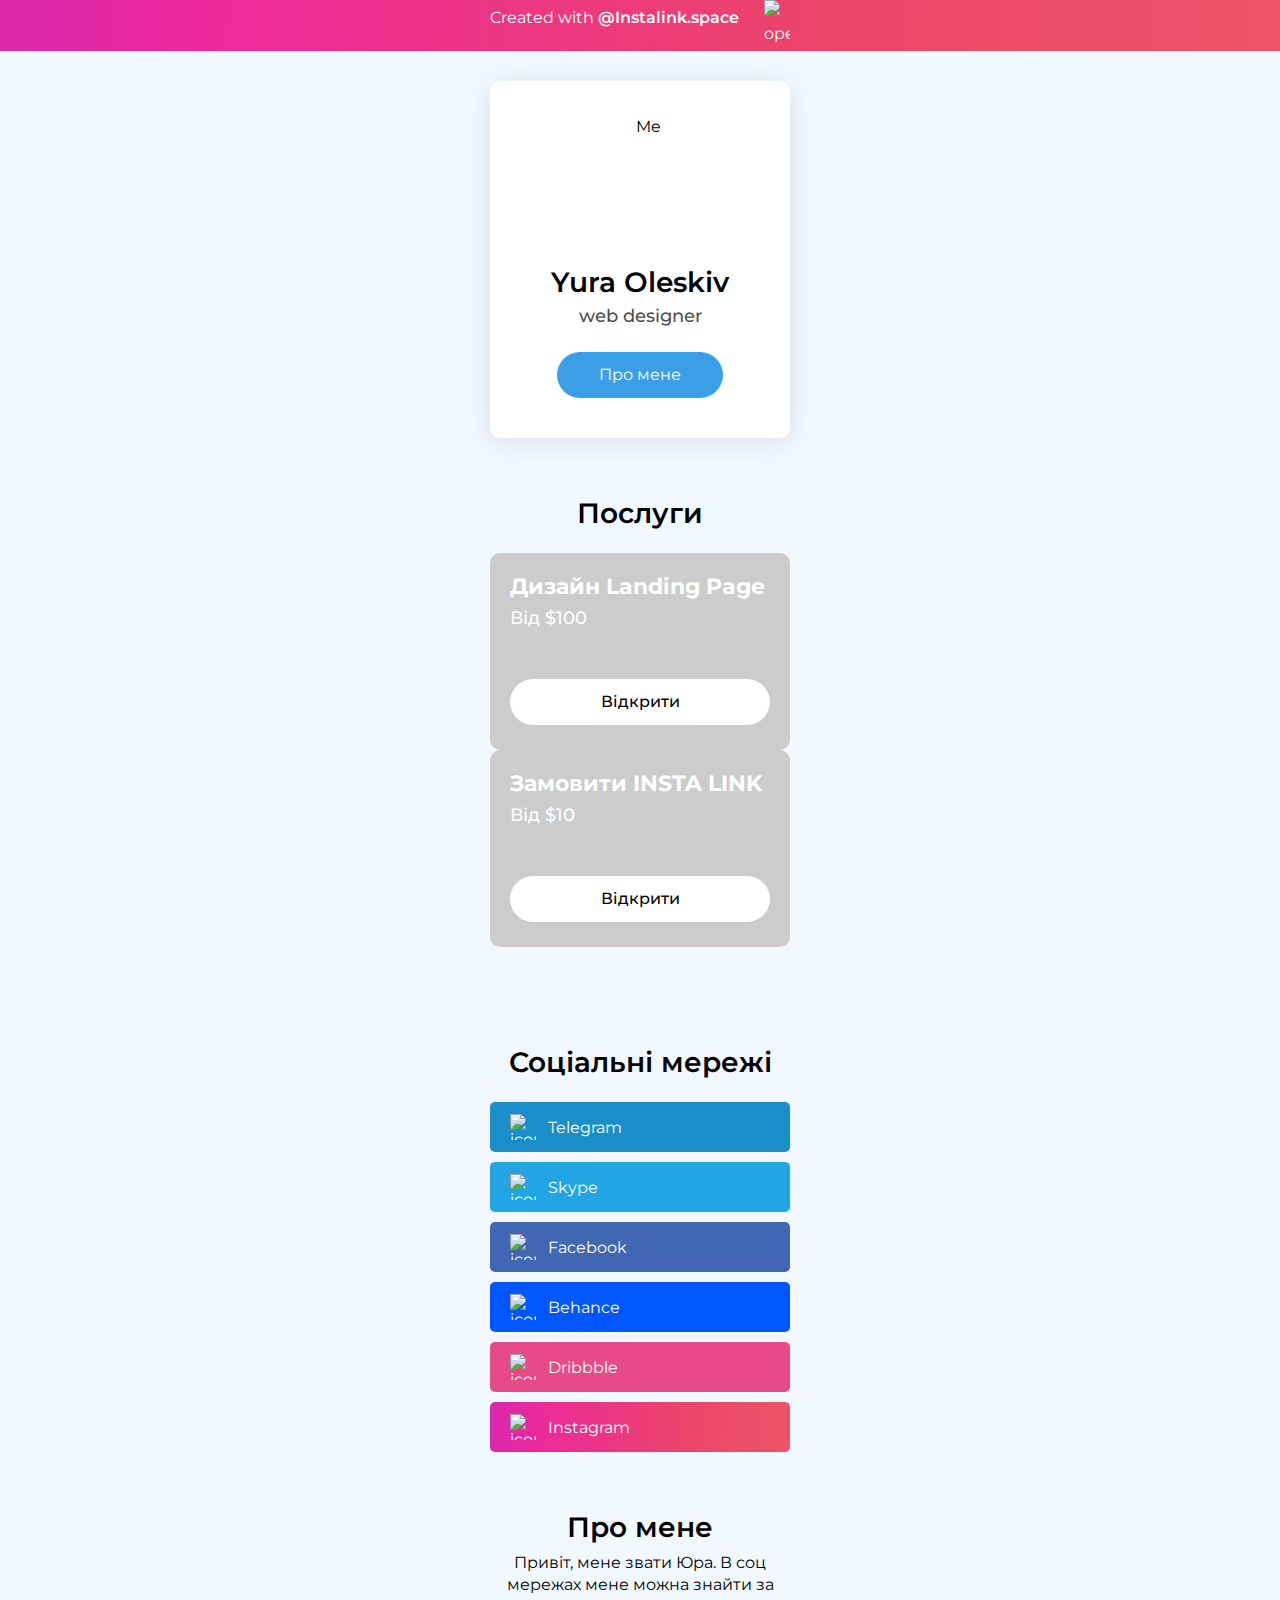
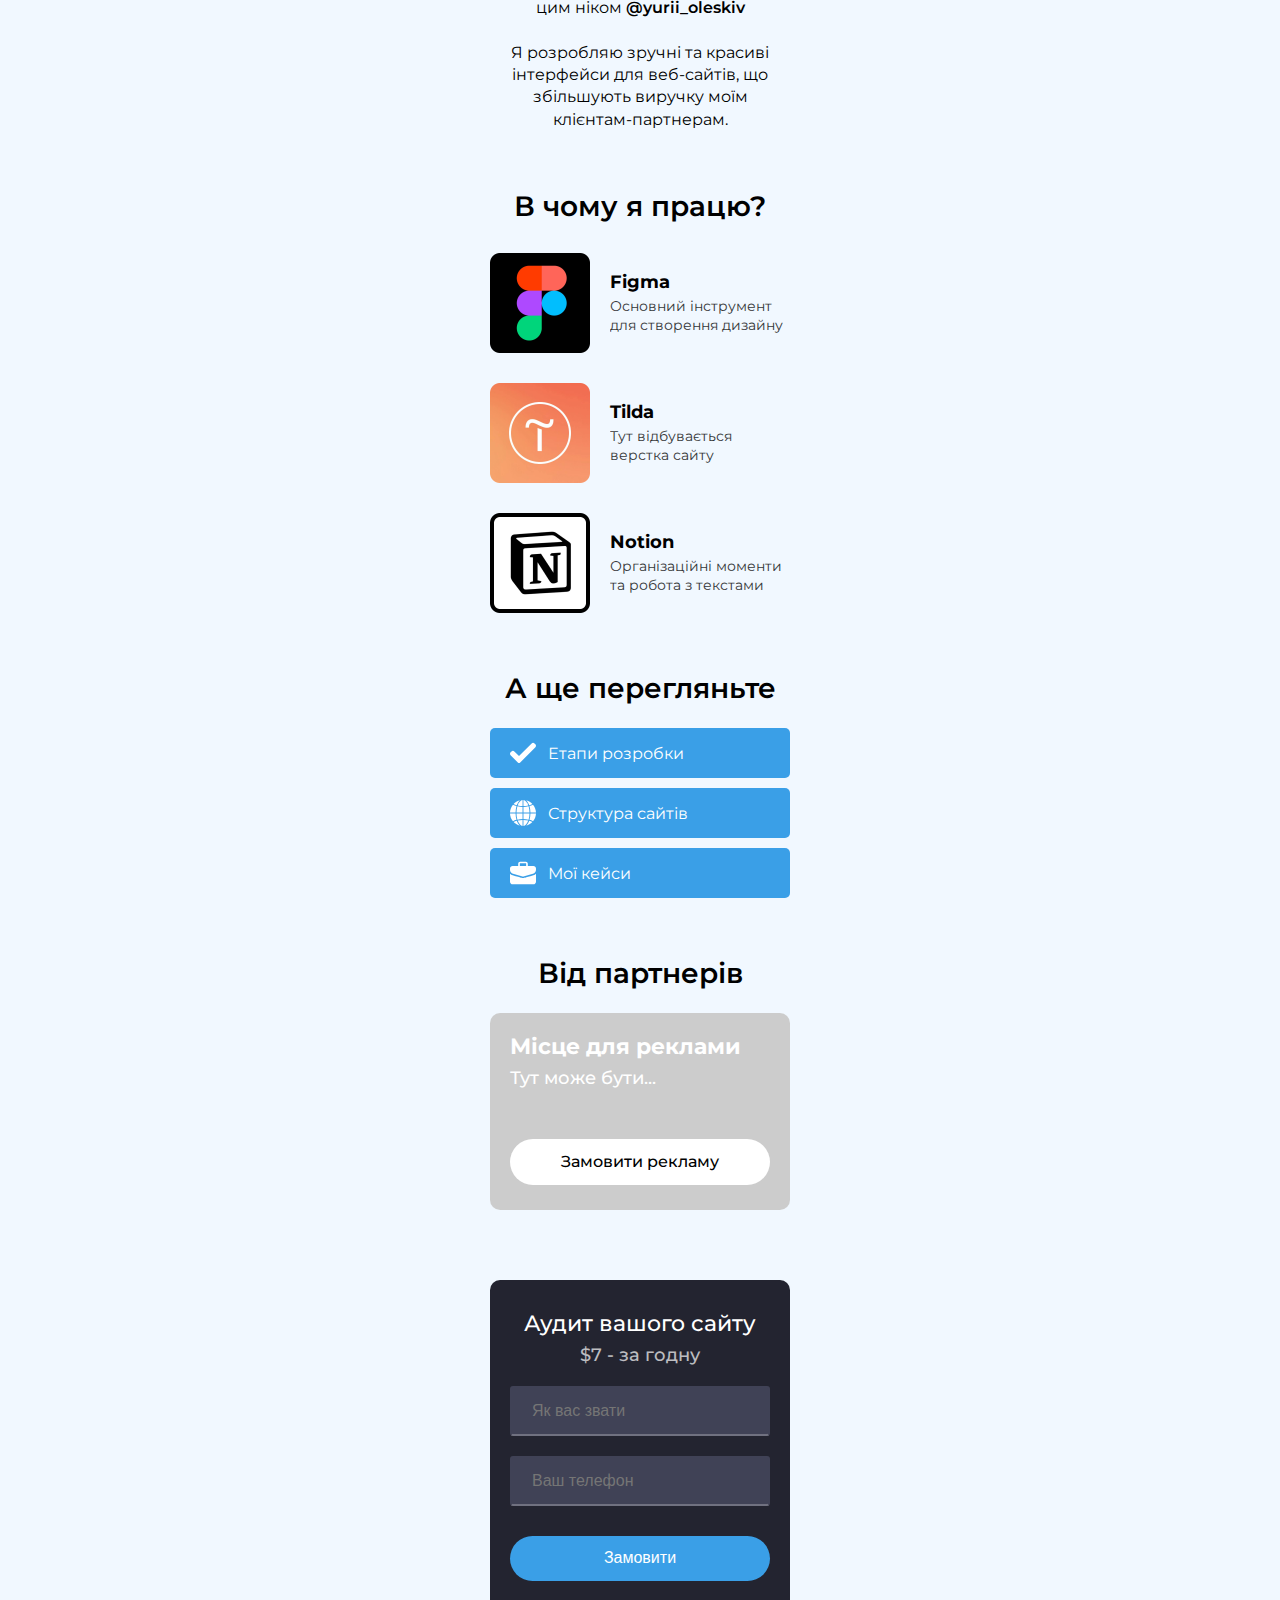
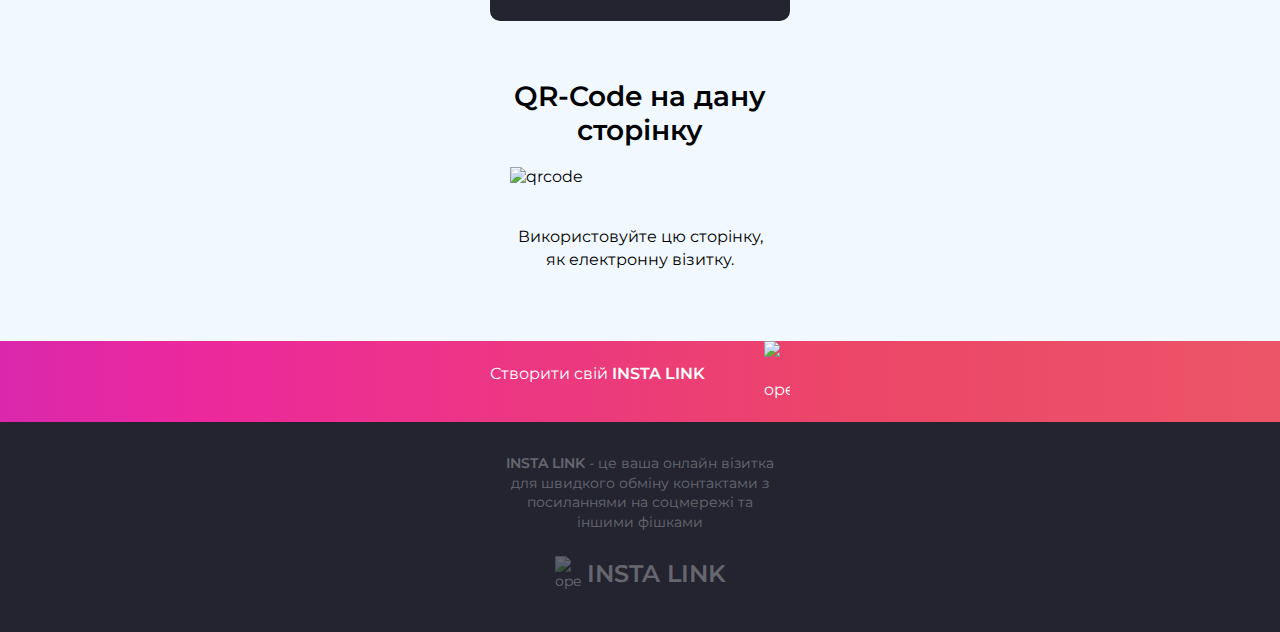
==== commit cc0bfd75: "3.0.0" ====
--- a/index.html
+++ b/index.html
@@ -74,9 +74,113 @@
       </div>
     </div>
   </div>
+
+  <!-- Pop-up AD Close -->
+
+
+
+  <!-- Pop-up INSTA LINK  -->
+
+  <div class="popup" id="popup_instalink">
+    <a onclick="closePopup()">
+      <div class="close__popup">
+        <div class="close_popup__container">
+          <span class="medium">Закрити</span>
+          <img src="image/icons/close.svg" alt="close" style="width: 22px; height: 22px;">
+        </div>
+      </div>
+    </a>
+
+    <div class="popup_container__outer">
+      <div class="popup__container">
+        <div class="container">
+          <img class="popup__photo" src="image/popup/instalink.png" alt="Обложка">
+        </div>
+
+        <div class="container pdading_top_main">
+          <h4 class="normal popup__h4">від <span class="sbold">$10</span></h4>
+          <h2 class="sbold popup__h2">Замовити свій INSTA LINK</h2>
+          <p class="popup__p">
+            <span class="sbold">INSTA LINK</span> - це ваша онлайн візитка для швидкого
+            обміну контактами з посиланнями на соцмережі
+            та іншими фішками. Також його використовують,
+            як мультипосилання для Instagram.
+            <br><br>
+            Кожен <span class="sbold">INSTA LINK</span> розробляє
+            <span class="sbold">дизайнер</span> за вашими побажаннями.
+            Відповідно його можна <span class="sbold">кастомізувати</span> під свої потреби та
+            стиль профілю в Instagram (оберіть кольорову
+            гаму, види блоків, дизайн банерів та ін)
+            <br><br>
+            Також можна добавити блоки під різні потреби:
+            <span class="sbold">збір заявок, портфоліо, реклама </span> та ін.
+            <br><br>
+            <span class="sbold">Щоб замовити такий INSTA LINK, просто напишіть мені.</span>
+          </p>
+        </div>
+
+        <div class="container">
+          <a href="https://t.me/yurii_oleskiv" class="socail_media__button telegram" target="_blank">
+            <img class="socail_media__icon" src="image/socialMedia/telegram.svg" alt="icon">
+            Написати в Telegram
+          </a>
+        </div>
+      </div>
+    </div>
+  </div>
+
+  <!-- Pop-up INSTA LINK Close -->
+
+
+  <!-- Pop-up Landing Page  -->
+
+  <div class="popup" id="popup_lp">
+    <a onclick="closePopup()">
+      <div class="close__popup">
+        <div class="close_popup__container">
+          <span class="medium">Закрити</span>
+          <img src="image/icons/close.svg" alt="close" style="width: 22px; height: 22px;">
+        </div>
+      </div>
+    </a>
+
+    <div class="popup_container__outer">
+      <div class="popup__container">
+        <div class="container">
+          <img class="popup__photo" src="image/popup/LP.png" alt="Обложка">
+        </div>
+
+        <div class="container pdading_top_main">
+          <h4 class="normal popup__h4">від <span class="sbold">$100</span></h4>
+          <h2 class="sbold popup__h2">Потрібний сайт для вашого бізнесу?</h2>
+          <p class="popup__p">
+            Розроблю <span class="sbold">унікальний дизайн</span> та при бажанні
+            натягну його на платформу <span class="sbold">Тільда</span>. Якщо у
+            вас уже є сайт - <span class="sbold">напишіть мені</span> і я зроблю
+            <span class="sbold">безкоштовний аудит</span>, в якому розберу зручність
+            та ефективність сайту для користувача.
+            <br><br>
+            Також у переписці скину прайс на свої послуги.
+          </p>
+        </div>
+
+        <div class="container">
+          <a href="https://t.me/yurii_oleskiv" class="socail_media__button telegram" target="_blank">
+            <img class="socail_media__icon" src="image/socialMedia/telegram.svg" alt="icon">
+            Написати в Telegram
+          </a>
+        </div>
+      </div>
+    </div>
+  </div>
+
+  <!-- Pop-up Landing Page Close -->
+
+
+
   <!-- Head Label -->
 
-  <a href="">
+  <a onclick="openPopup('#popup_instalink')">
     <div class="label">
       <div class="label_container">
         <span>Created with <span class="sbold">@Instalink.space</span></span>
@@ -114,25 +218,18 @@
     <!-- Swiper -->
     <div class="swiper-container">
       <div class="swiper-wrapper">
-        <div class="swiper-slide">
+        <div onclick="openPopup('#popup_lp')" class="swiper-slide click_cursor">
           <div style="background: url('image/services/1.png')" class="swipper_slider__inner">
             <h3 class="cardSlider__h3">Дизайн Landing Page</h3>
             <h4 class="cardSlider__h4 medium">Від $100</h4>
-            <a href="#" class="button_main medium cardSlider__button">Відкрити</a>
+            <a class="button_main medium cardSlider__button">Відкрити</a>
           </div>
         </div>
-        <div class="swiper-slide">
-          <div style="background: url('image/services/8.png')" class="swipper_slider__inner">
+        <div onclick="openPopup('#popup_instalink')" class="swiper-slide click_cursor">
+          <div style="background: url('image/services/2.png')" class="swipper_slider__inner">
             <h3 class="cardSlider__h3">Замовити INSTA LINK</h3>
             <h4 class="cardSlider__h4 medium">Від $10</h4>
-            <a href="#" class="button_main medium cardSlider__button">Відкрити</a>
-          </div>
-        </div>
-        <div class="swiper-slide">
-          <div style="background: url('image/services/2.png')" class="swipper_slider__inner">
-            <h3 class="cardSlider__h3">Дизайн Landing Page</h3>
-            <h4 class="cardSlider__h4 medium">Від $100</h4>
-            <a href="#" class="button_main medium cardSlider__button">Відкрити</a>
+            <a class="button_main medium cardSlider__button">Відкрити</a>
           </div>
         </div>
       </div>
@@ -195,6 +292,65 @@
 </div>
 
 <!-- About me Close -->
+
+
+<!-- My Instruments -->
+
+<div class="container instruments__block">
+  <h2 class="sbold">В чому я працю?</h2>
+  <div class="instruments__container">
+
+    <div class="instruments__card">
+      <img src="image/instruments/figma.png" alt="Figma" class="instruments__logo">
+      <div class="instruments_textWrapper">
+        <h4 class="sbod">Figma</h4>
+        <p>Основний інструмент для створення дизайну</p>
+      </div>
+    </div>
+    <div class="instruments__card">
+      <img src="image/instruments/tilda.png" alt="Figma" class="instruments__logo">
+      <div class="instruments_textWrapper">
+        <h4 class="sbod">Tilda</h4>
+        <p>Тут відбувається верстка сайту</p>
+      </div>
+    </div>
+    <div class="instruments__card">
+      <img src="image/instruments/notion.png" alt="Figma" class="instruments__logo">
+      <div class="instruments_textWrapper">
+        <h4 class="sbod">Notion</h4>
+        <p>Організаційні моменти та робота з текстами</p>
+      </div>
+    </div>
+
+  </div>
+</div>
+
+<!-- My Instruments Close -->
+
+
+<!-- Other info -->
+<div class="container other_info__block">
+<h2 class="sbold">А ще перегляньте</h2>
+<div class="socal_media__innerBlock">
+
+  <a href="https://t.me/yurii_oleskiv" class="socail_media__button color-accent" target="_blank">
+    <img class="socail_media__icon" src="image/icons/steps.svg" alt="icon">
+    Етапи розробки
+  </a>
+
+  <a href="https://join.skype.com/invite/kj1tg2LVdEMl" class="socail_media__button color-accent" target="_blank">
+    <img class="socail_media__icon" src="image/icons/web.svg" alt="icon">
+    Структура сайтів
+  </a>
+
+  <a href="https://www.facebook.com/yurii.oleskiv" class="socail_media__button color-accent" target="_blank">
+    <img class="socail_media__icon" src="image/icons/case.svg" alt="icon">
+    Мої кейси
+  </a>
+
+</div>
+</div>
+<!-- Other info Close -->
 
 
 
@@ -264,7 +420,7 @@
 
 <!-- Footer Label -->
 
-<a href="">
+<a onclick="openPopup('#popup_instalink')">
   <div class="label label_down">
     <div class="label_container label_container_down">
       <span>Створити свій <span class="sbold">INSTA LINK</span></span>
@@ -274,12 +430,34 @@
 </a>
 
 
+<!-- Footer Label Dark part -->
+
+<a onclick="openPopup('#popup_instalink')">
+  <div class="label label_down_dark">
+    <div class="label_container_dark label_container_down">
+      <span>
+        <span class="sbold">INSTA LINK</span>  - це
+        ваша онлайн візитка для швидкого
+        обміну контактами з посиланнями
+        на соцмережі та іншими фішками
+      </span>
+      <div class="footer_logo">
+        <img src="image/icons/logo.svg" class="label_arrow" alt="open">
+        <span class="logo_text sbold">INSTA LINK</span>
+      </div>
+    </div>
+  </div>
+</a>
+
+
 <!-- Footer Label __Close -->
+
 
 
 
   <script type="text/javascript" src="js/preloder.js"></script>
   <script type="text/javascript" src="js/popup.js"></script>
+  <script type="text/javascript" src="js/javascript.js"></script>
   <script src="https://unpkg.com/swiper/js/swiper.js"></script>
   <script src="https://unpkg.com/swiper/js/swiper.min.js"></script>
   <script type="text/javascript" src="js/swipper_slider.js"></script>
--- a/style/style.css
+++ b/style/style.css
@@ -41,10 +41,17 @@
   padding-top: var(--padding-main);
 }
 
+.overflow_hide{
+  overflow: hidden;
+}
 
 /* socialMedia Buttons color */
 .telegram{
   background: #1A8EC8 !important;
+}
+
+.color-accent{
+  background: var(--color-accent) !important;
 }
 
 .skype{
@@ -131,6 +138,10 @@
   cursor: pointer;
 }
 
+.click_cursor{
+  cursor: pointer;
+}
+
 p{
   line-height: 140%;
 }
@@ -183,14 +194,52 @@
   width: 100%;
 }
 
+.label_down_dark{
+  background: var(--color-dark);
+  font-size: 14px;
+}
+
+.label_container_dark{
+  width: 300px;
+  margin: 0 auto;
+  min-height: 35px;
+  line-height: 35px;
+  display: flex;
+  justify-content: center;
+  flex-direction: column;
+  line-height: 140%;
+  padding: 0 10px;
+  padding-top: 32px;
+  padding-bottom: 40px;
+  opacity: .3;
+  transition: 5s;
+}
+
 .label_down{
   margin-top: var(--margin-top-main);
+  position: relative;
+  overflow: hidden;
 }
 
 .label_arrow{
   width: 26px;
 }
 
+.footer_logo{
+  display: flex;
+  align-items: center;
+  justify-content: center;
+  margin-top: 24px;
+}
+
+.logo_text{
+  font-size: 24px;
+  margin-left: 6px;
+}
+
+.footer_animation{
+  opacity: .85;
+}
 
 
 /* Elements */
@@ -252,7 +301,6 @@
 
 .cardSlider__block{
   margin-top: var(--margin-top-main-text);
-
 }
 
 
@@ -263,20 +311,19 @@
 	height: auto;
 	border-radius: var(--border-radius) !important;
   margin-top: var(--margin-top-secondary);
-  /* overflow: visible !important; */
+  overflow: visible !important;
 }
 
 .swiper-slide {
 	background: #fff;
   border-radius: var(--border-radius);
   display: flex;
-  /* transform-style: flat !important; */
 }
 
 
 .swiper-pagination{
   bottom: -32px !important;
-  position: absolute;
+  width: 100px;
 }
 
 .swipper_slider__inner{
@@ -382,6 +429,62 @@
   margin-top: 8px;
   padding: 0 10px;
 }
+
+
+/* My Instruments */
+
+.instruments__block{
+  margin-top: var(--margin-top-main-text);
+}
+
+.instruments__container{
+  display: flex;
+  flex-direction: column;
+}
+
+.instruments__card{
+  display: flex;
+  margin-top: 30px;
+}
+
+.instruments__card > img{
+  width: 100px;
+  height: 100px;
+}
+
+.instruments_textWrapper{
+  display: flex;
+  align-content: center;
+  padding-left: 20px;
+  flex-wrap: wrap;
+}
+
+.instruments_textWrapper > h4{
+  text-align: left;
+}
+
+.instruments_textWrapper > p{
+  margin: 0;
+  font-size: 14px;
+  margin-top: 4px;
+  width: 100%;
+  opacity: .8;
+}
+
+
+.instruments__logo{
+  width: 107px;
+  height: 107px;
+}
+
+/* Other Info */
+
+.other_info__block{
+  margin-top: var(--margin-top-main-text);
+}
+
+
+
 
 /* QR - Code */
 
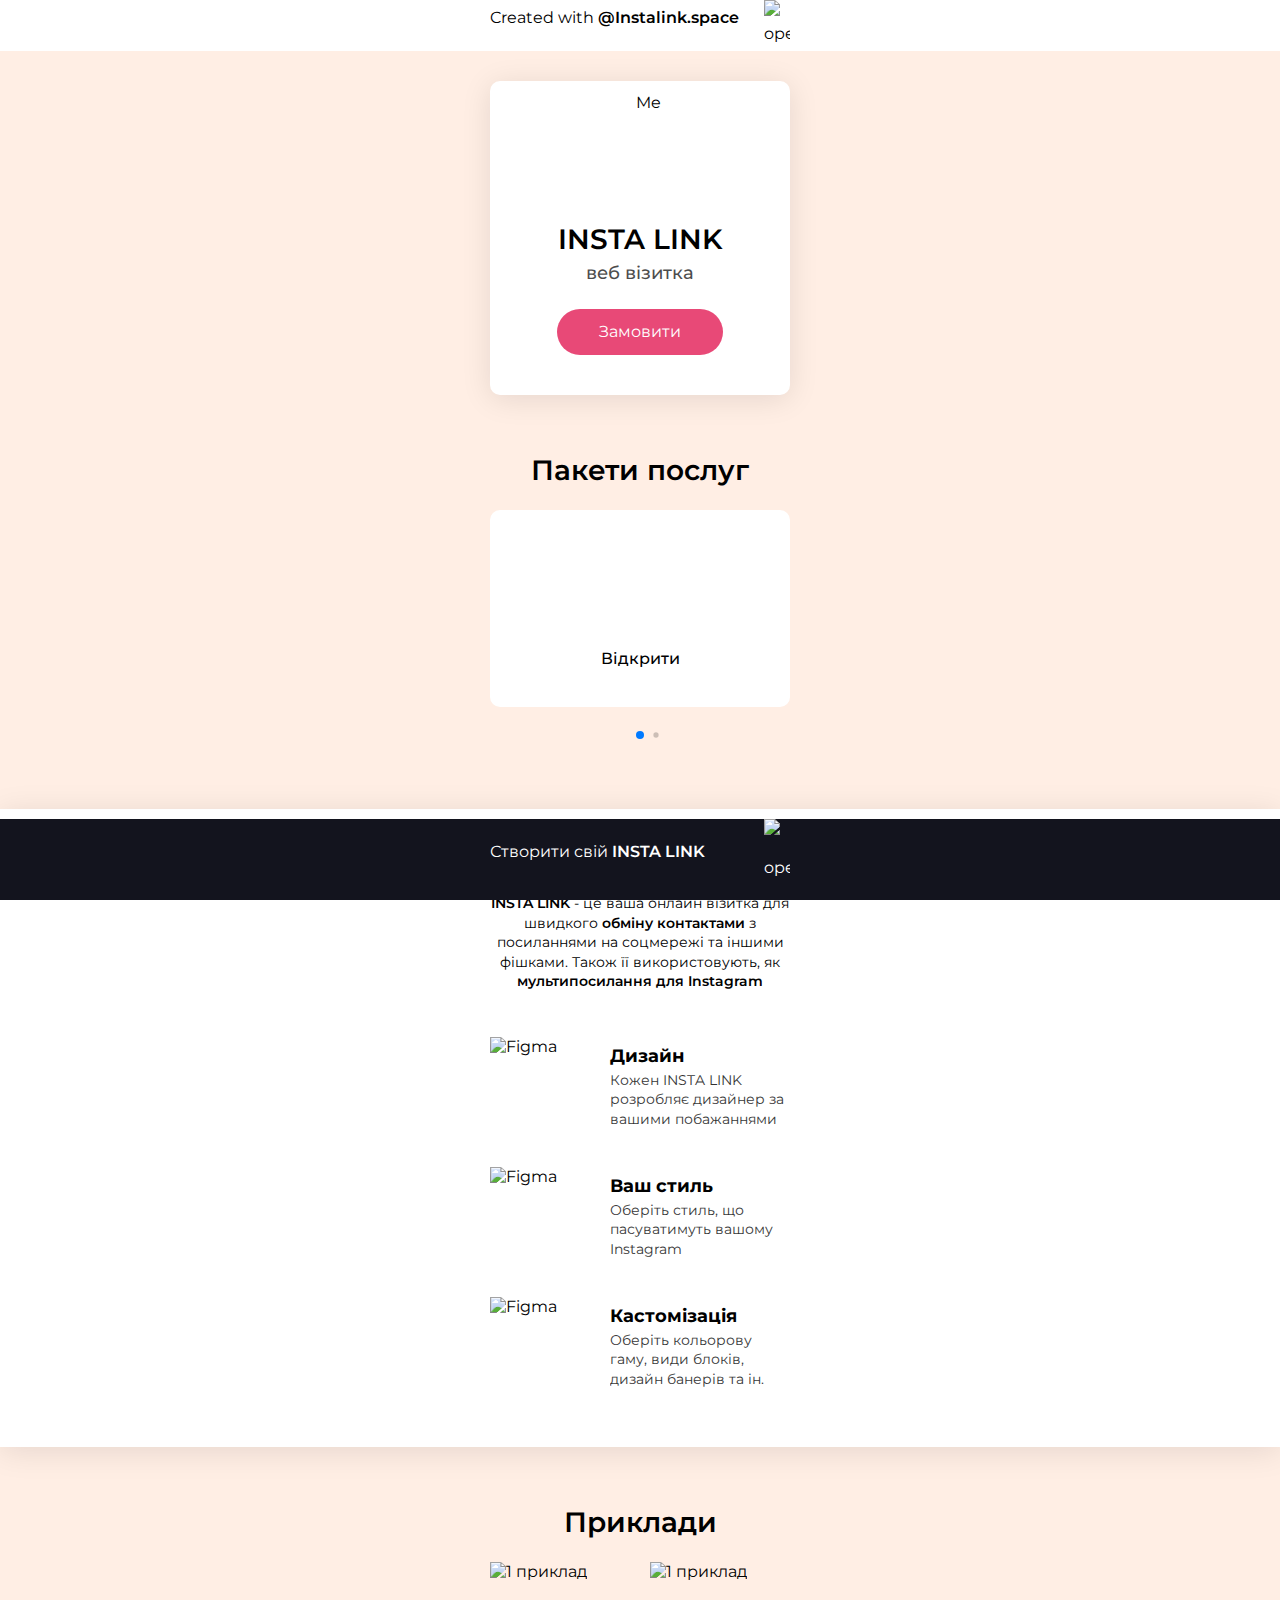
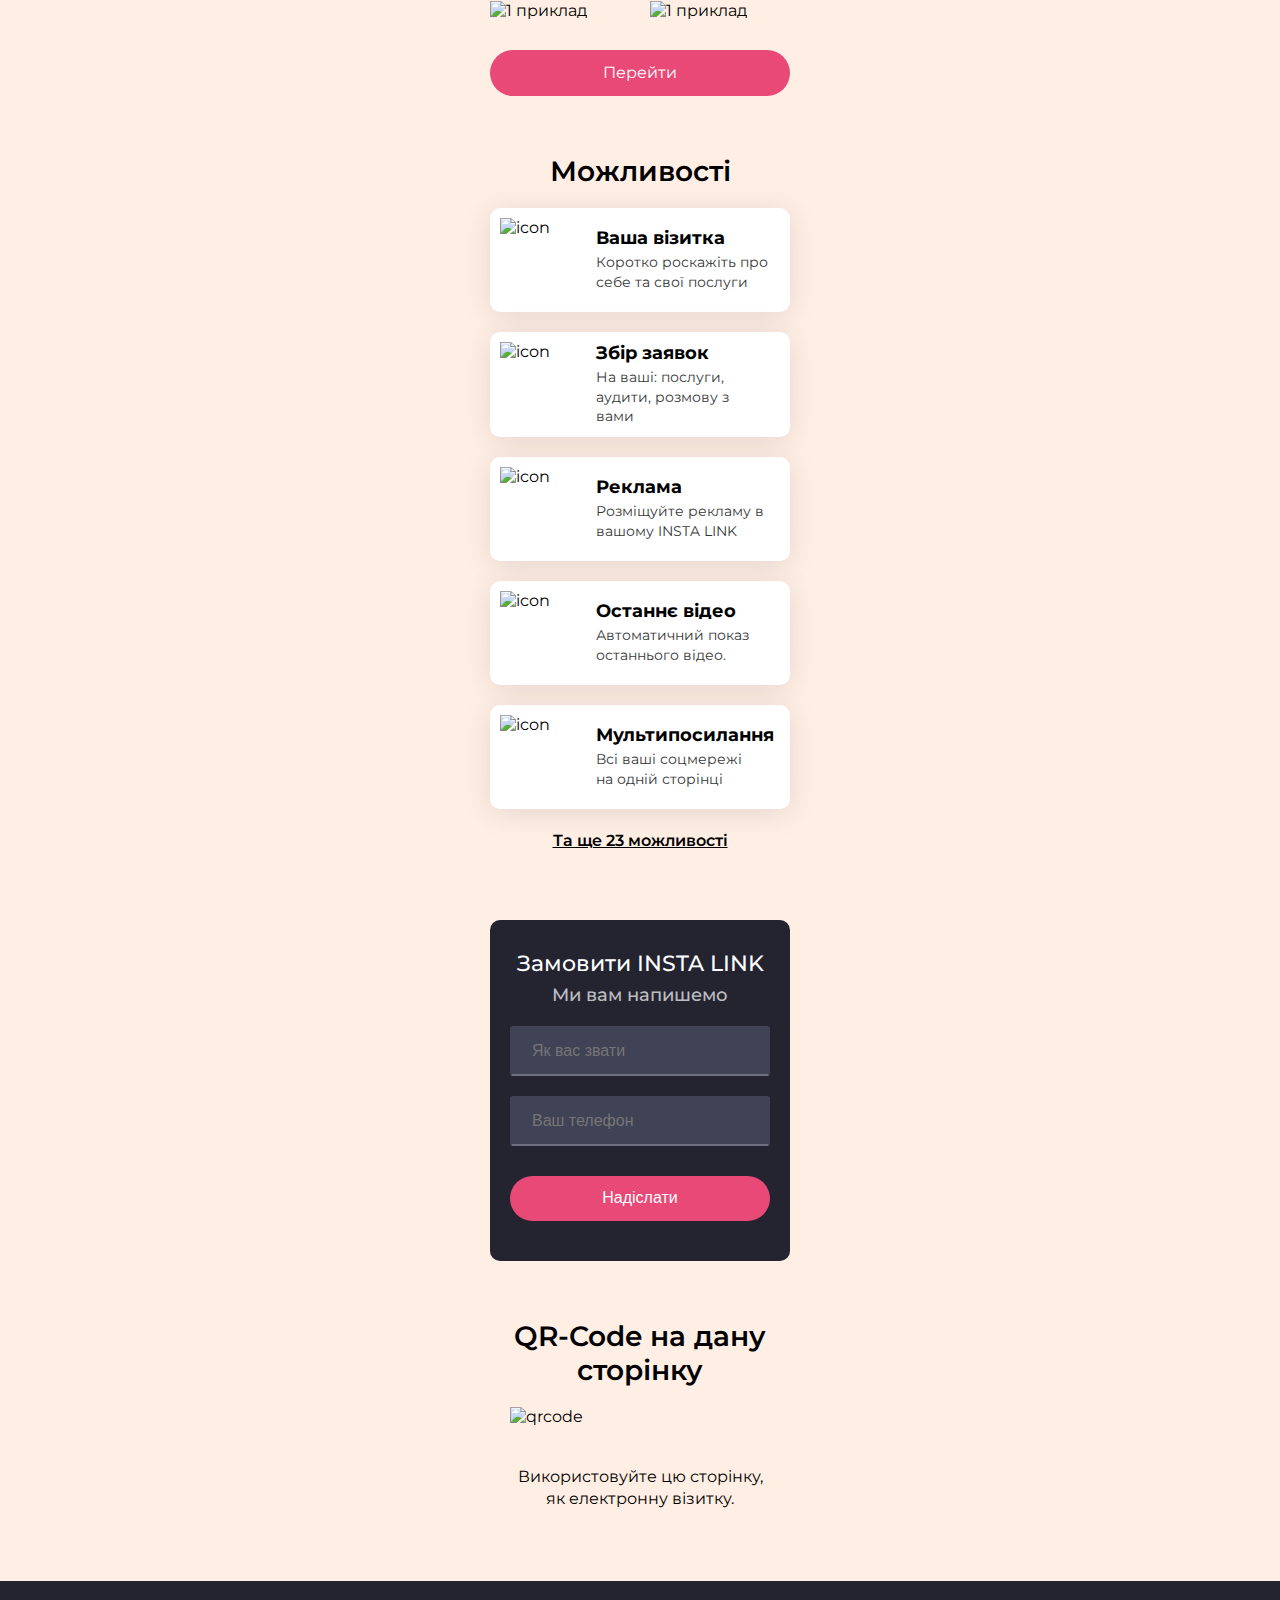
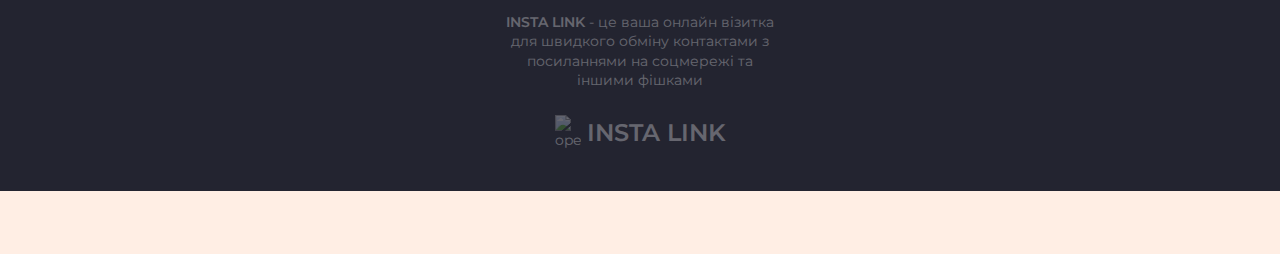
==== commit 6364b364: "1" ====
--- a/index.html
+++ b/index.html
@@ -12,11 +12,11 @@
   <link rel="stylesheet" href="style/preloder.css">
   <link rel="stylesheet" href="style/popup.css">
 
-  <link rel="stylesheet" href="https://unpkg.com/swiper/css/swiper.css">
-  <link rel="stylesheet" href="https://unpkg.com/swiper/css/swiper.min.css">
-
-
-  <title>Insta Link - test</title>
+
+  <link rel="stylesheet" href="https://unpkg.com/swiper/swiper-bundle.min.css">
+
+
+  <title>Замовити INSTA LINK</title>
 
   <script src="https://code.jquery.com/jquery-3.5.1.min.js" integrity="sha256-9/aliU8dGd2tb6OSsuzixeV4y/faTqgFtohetphbbj0=" crossorigin="anonymous"></script>
 </head>
@@ -31,59 +31,11 @@
   </div>
 
 
-  <!-- Pop-up AD -->
-
-  <div class="popup" id="popup_ad">
-    <a onclick="closePopup()">
-      <div class="close__popup">
-        <div class="close_popup__container">
-          <span class="medium">Закрити</span>
-          <img src="image/icons/close.svg" alt="close" style="width: 22px; height: 22px;">
-        </div>
-      </div>
-    </a>
-
-    <div class="popup_container__outer">
-      <div class="popup__container">
-        <div class="container">
-          <img class="popup__photo" src="image/popup/ad.png" alt="Обложка">
-        </div>
-
-        <div class="container pdading_top_main">
-          <h4 class="normal popup__h4">ціна за домовленістю</h4>
-          <h2 class="sbold popup__h2">Розміщу ваше оголошння</h2>
-          <p class="popup__p">
-            Прорекламуйте свої послуги для
-            <span class="sbold">цільової аудиторії</span>.
-            В переважній більшості на даний
-            <span class="sbold">INSTA LINK </span>
-            заходять люди які зацікавленні у розробці сайту.
-            Відповідно їх можуть зацікавити і послуги
-            таргетологів, сммщиків чи фотографів.
-            <br><br>
-            <span class="sbold">Якщо цікаво, напишіть мені</span>
-          </p>
-        </div>
-
-        <div class="container">
-          <a href="https://t.me/yurii_oleskiv" class="socail_media__button telegram" target="_blank">
-            <img class="socail_media__icon" src="image/socialMedia/telegram.svg" alt="icon">
-            Написати в Telegram
-          </a>
-        </div>
-      </div>
-    </div>
-  </div>
-
-  <!-- Pop-up AD Close -->
-
-
-
   <!-- Pop-up INSTA LINK  -->
 
   <div class="popup" id="popup_instalink">
     <a onclick="closePopup()">
-      <div class="close__popup">
+      <div class="close__popup color-label_gradient">
         <div class="close_popup__container">
           <span class="medium">Закрити</span>
           <img src="image/icons/close.svg" alt="close" style="width: 22px; height: 22px;">
@@ -132,49 +84,7 @@
   <!-- Pop-up INSTA LINK Close -->
 
 
-  <!-- Pop-up Landing Page  -->
-
-  <div class="popup" id="popup_lp">
-    <a onclick="closePopup()">
-      <div class="close__popup">
-        <div class="close_popup__container">
-          <span class="medium">Закрити</span>
-          <img src="image/icons/close.svg" alt="close" style="width: 22px; height: 22px;">
-        </div>
-      </div>
-    </a>
-
-    <div class="popup_container__outer">
-      <div class="popup__container">
-        <div class="container">
-          <img class="popup__photo" src="image/popup/LP.png" alt="Обложка">
-        </div>
-
-        <div class="container pdading_top_main">
-          <h4 class="normal popup__h4">від <span class="sbold">$100</span></h4>
-          <h2 class="sbold popup__h2">Потрібний сайт для вашого бізнесу?</h2>
-          <p class="popup__p">
-            Розроблю <span class="sbold">унікальний дизайн</span> та при бажанні
-            натягну його на платформу <span class="sbold">Тільда</span>. Якщо у
-            вас уже є сайт - <span class="sbold">напишіть мені</span> і я зроблю
-            <span class="sbold">безкоштовний аудит</span>, в якому розберу зручність
-            та ефективність сайту для користувача.
-            <br><br>
-            Також у переписці скину прайс на свої послуги.
-          </p>
-        </div>
-
-        <div class="container">
-          <a href="https://t.me/yurii_oleskiv" class="socail_media__button telegram" target="_blank">
-            <img class="socail_media__icon" src="image/socialMedia/telegram.svg" alt="icon">
-            Написати в Telegram
-          </a>
-        </div>
-      </div>
-    </div>
-  </div>
-
-  <!-- Pop-up Landing Page Close -->
+
 
 
 
@@ -198,10 +108,10 @@
   <div class="container">
     <div class="block card_about__block">
       <div class="card card_about">
-        <img src="image/photo_me.png" class="avatar" alt="Me">
-        <h2 class="sbold">Yura Oleskiv</h2>
-        <h4 class="medium">web designer</h4>
-        <a href="#about" class="button_main go_anchor">Про мене</a>
+        <img src="image/logo.png" class="logo" alt="Me">
+        <h2 class="sbold">INSTA LINK</h2>
+        <h4 class="medium">веб візитка</h4>
+        <a href="#about" class="button_main go_anchor">Замовити</a>
       </div>
     </div>
   </div>
@@ -214,21 +124,21 @@
   <!-- Services -->
 
   <div class="container cardSlider__block">
-    <h2 class="sbold">Послуги</h2>
+    <h2 class="sbold">Пакети послуг</h2>
     <!-- Swiper -->
     <div class="swiper-container">
       <div class="swiper-wrapper">
-        <div onclick="openPopup('#popup_lp')" class="swiper-slide click_cursor">
-          <div style="background: url('image/services/1.png')" class="swipper_slider__inner">
-            <h3 class="cardSlider__h3">Дизайн Landing Page</h3>
-            <h4 class="cardSlider__h4 medium">Від $100</h4>
+        <div onclick="openPopup('#popup_instalink')" class="swiper-slide click_cursor">
+          <div style="background: url('image/services/1.png')" class="swipper_slider__inner img_no_dark">
+            <h3 class="cardSlider__h3">Пакет стандарт</h3>
+            <h4 class="cardSlider__h4 medium">ціна = $10 / рік</h4>
             <a class="button_main medium cardSlider__button">Відкрити</a>
           </div>
         </div>
         <div onclick="openPopup('#popup_instalink')" class="swiper-slide click_cursor">
-          <div style="background: url('image/services/2.png')" class="swipper_slider__inner">
-            <h3 class="cardSlider__h3">Замовити INSTA LINK</h3>
-            <h4 class="cardSlider__h4 medium">Від $10</h4>
+          <div style="background: url('image/services/1.png')" class="swipper_slider__inner img_no_dark">
+            <h3 class="cardSlider__h3">Пакет стандарт</h3>
+            <h4 class="cardSlider__h4 medium">ціна = $10 / рік</h4>
             <a class="button_main medium cardSlider__button">Відкрити</a>
           </div>
         </div>
@@ -242,165 +152,144 @@
 
 
 
-  <!-- Social media -->
-<div class="container socail_media__block">
-  <h2 class="sbold">Соціальні мережі</h2>
-  <div class="socal_media__innerBlock">
-
-    <a href="https://t.me/yurii_oleskiv" class="socail_media__button telegram" target="_blank">
-      <img class="socail_media__icon" src="image/socialMedia/telegram.svg" alt="icon">
-      Telegram
-    </a>
-
-    <a href="https://join.skype.com/invite/kj1tg2LVdEMl" class="socail_media__button skype" target="_blank">
-      <img class="socail_media__icon" src="image/socialMedia/skype.svg" alt="icon">
-      Skype
-    </a>
-
-    <a href="https://www.facebook.com/yurii.oleskiv" class="socail_media__button facebook" target="_blank">
-      <img class="socail_media__icon" src="image/socialMedia/facebook.svg" alt="icon">
-      Facebook
-    </a>
-
-    <a href="https://www.behance.net/yurii_oleskiv" class="socail_media__button behance" target="_blank">
-      <img class="socail_media__icon" src="image/socialMedia/behance.svg" alt="icon">
-      Behance
-    </a>
-
-    <a href="https://dribbble.com/yurii_oleskiv" class="socail_media__button dribbble" target="_blank">
-      <img class="socail_media__icon" src="image/socialMedia/dribbble.svg" alt="icon">
-      Dribbble
-    </a>
-
-    <a href="https://www.instagram.com/yurii_oleskiv/" class="socail_media__button instagram" target="_blank">
-      <img class="socail_media__icon" src="image/socialMedia/instagram.svg" alt="icon">
-      Instagram
-    </a>
-
-  </div>
-</div>
-  <!-- Social media Close -->
 
 
 <!-- About me -->
-
-<div name="about" id="about" class="container aboutMe__block">
-  <h2 class="sbold">Про мене</h2>
-  <p class="aboutMe__p">Привіт, мене звати Юра. В соц мережах мене можна знайти за цим ніком <span class="sbold">@yurii_oleskiv</span> <br><br>
-    Я розробляю зручні та красиві інтерфейси для веб-сайтів, що збільшують виручку моїм клієнтам-партнерам.
-  </p>
-</div>
+<div class="bg-second shadow">
+  <div name="about" id="about" class="container aboutMe__block">
+    <h2 class="sbold">INSTA LINK?</h2>
+    <p class="aboutMe__p"><span class="sbold">INSTA LINK</span> - це
+      ваша онлайн візитка для швидкого
+      <span class="sbold">обміну контактами</span>
+      з посиланнями на соцмережі та іншими фішками.
+      Також її використовують, як
+      <span class="sbold">мультипосилання для Instagram</span>
+    </p>
+
+    <div class="benefit__container">
+      <div class="benefit__card">
+        <img src="image/benefit/design.png" alt="Figma" class="benefit__img">
+        <div class="benefit_textWrapper">
+          <h4 class="sbod">Дизайн</h4>
+          <p>Кожен INSTA LINK розробляє дизайнер за вашими побажаннями</p>
+        </div>
+      </div>
+      <div class="benefit__card">
+        <img src="image/benefit/style.png" alt="Figma" class="benefit__img">
+        <div class="benefit_textWrapper">
+          <h4 class="sbod">Ваш стиль</h4>
+          <p>Оберіть стиль, що пасуватимуть вашому Instagram</p>
+        </div>
+      </div>
+      <div class="benefit__card">
+        <img src="image/benefit/castomize.png" alt="Figma" class="benefit__img">
+        <div class="benefit_textWrapper">
+          <h4 class="sbod">Кастомізація</h4>
+          <p>Оберіть кольорову гаму, види блоків, дизайн банерів та ін.</p>
+        </div>
+      </div>
+    </div>
+
+  </div>
+</div>
+
 
 <!-- About me Close -->
 
 
-<!-- My Instruments -->
-
-<div class="container instruments__block">
-  <h2 class="sbold">В чому я працю?</h2>
-  <div class="instruments__container">
-
-    <div class="instruments__card">
-      <img src="image/instruments/figma.png" alt="Figma" class="instruments__logo">
-      <div class="instruments_textWrapper">
-        <h4 class="sbod">Figma</h4>
-        <p>Основний інструмент для створення дизайну</p>
-      </div>
-    </div>
-    <div class="instruments__card">
-      <img src="image/instruments/tilda.png" alt="Figma" class="instruments__logo">
-      <div class="instruments_textWrapper">
-        <h4 class="sbod">Tilda</h4>
-        <p>Тут відбувається верстка сайту</p>
-      </div>
-    </div>
-    <div class="instruments__card">
-      <img src="image/instruments/notion.png" alt="Figma" class="instruments__logo">
-      <div class="instruments_textWrapper">
-        <h4 class="sbod">Notion</h4>
-        <p>Організаційні моменти та робота з текстами</p>
-      </div>
-    </div>
-
-  </div>
-</div>
-
-<!-- My Instruments Close -->
-
-
-<!-- Other info -->
-<div class="container other_info__block">
-<h2 class="sbold">А ще перегляньте</h2>
-<div class="socal_media__innerBlock">
-
-  <a href="https://t.me/yurii_oleskiv" class="socail_media__button color-accent" target="_blank">
-    <img class="socail_media__icon" src="image/icons/steps.svg" alt="icon">
-    Етапи розробки
-  </a>
-
-  <a href="https://join.skype.com/invite/kj1tg2LVdEMl" class="socail_media__button color-accent" target="_blank">
-    <img class="socail_media__icon" src="image/icons/web.svg" alt="icon">
-    Структура сайтів
-  </a>
-
-  <a href="https://www.facebook.com/yurii.oleskiv" class="socail_media__button color-accent" target="_blank">
-    <img class="socail_media__icon" src="image/icons/case.svg" alt="icon">
-    Мої кейси
-  </a>
-
-</div>
-</div>
-<!-- Other info Close -->
-
-
-
-  <!-- Services -->
-
-  <div class="container cardSlider__block">
-    <h2 class="sbold">Від партнерів</h2>
-    <!-- Swiper -->
-    <div class="swiper-container">
-      <div class="swiper-wrapper">
-        <div onclick="openPopup('#popup_ad')" class="swiper-slide">
-          <div style="background: url('image/services/3.png')" class="swipper_slider__inner ">
-            <h3 class="cardSlider__h3">Місце для реклами</h3>
-            <h4 class="cardSlider__h4 medium">Тут може бути...</h4>
-            <a class="button_main medium cardSlider__button">Замовити рекламу</a>
-          </div>
-        </div>
-      </div>
-      <!-- Add Pagination -->
-      <div class="swiper-pagination"></div>
-    </div>
-  </div>
-
-  <!-- Services __Close -->
-
-
-
-
-
-
+
+<!-- Portfolio -->
+
+<div class="container portfolio__block">
+  <h2 class="sbold">Приклади</h2>
+  <div class="portfolio__container">
+    <div class="portfolio__column">
+      <img class="portfolio__img" src="image/portfolio/1.png" alt="1 приклад">
+      <img class="portfolio__img" src="image/portfolio/2.png" alt="1 приклад">
+    </div>
+    <div class="portfolio__column">
+      <img class="portfolio__img" src="image/portfolio/3.png" alt="1 приклад">
+      <img class="portfolio__img" src="image/portfolio/4.png" alt="1 приклад">
+    </div>
+  </div>
+  <a href="yurii_oleskiv/" class="button_main portfolio__btn">Перейти</a>
+</div>
+
+<!-- Portfolio Close -->
+
+
+
+<!-- Features -->
+
+<div class="container features__block" style="margin-bottom: 3px;">
+  <h2 class="sbold">Можливості</h2>
+  <div class="features__container">
+
+    <div class="features__card">
+      <img src="image/features/visit_card.png" alt="icon" class="features__logo">
+      <div class="features_textWrapper">
+        <h4 class="sbod">Ваша візитка</h4>
+        <p>Коротко роскажіть про себе та свої послуги</p>
+      </div>
+    </div>
+    <div class="features__card">
+      <img src="image/features/application.png" alt="icon" class="features__logo">
+      <div class="features_textWrapper">
+        <h4 class="sbod">Збір заявок</h4>
+        <p>На ваші: послуги, аудити, розмову з вами</p>
+      </div>
+    </div>
+    <div class="features__card">
+      <img src="image/features/ad.png" alt="icon" class="features__logo">
+      <div class="features_textWrapper">
+        <h4 class="sbod">Реклама</h4>
+        <p>Розміщуйте рекламу в вашому INSTA LINK</p>
+      </div>
+    </div>
+    <div class="features__card">
+      <img src="image/features/video.png" alt="icon" class="features__logo">
+      <div class="features_textWrapper">
+        <h4 class="sbod">Останнє відео</h4>
+        <p>Автоматичний показ останнього відео.</p>
+      </div>
+    </div>
+    <div class="features__card">
+      <img src="image/features/multi_url.png" alt="icon" class="features__logo">
+      <div class="features_textWrapper">
+        <h4 class="sbod">Мультипосилання</h4>
+        <p>Всі ваші соцмережі<br>на одній сторінці</p>
+      </div>
+    </div>
+    <a href="#" class="features_a sbold">Та ще 23 можливості</a>
+  </div>
+</div>
+
+<!-- Features Close -->
+
+
+
+<!-- Form -->
 
 <div class="container form__block">
 
   <form action="telegram.php" method="POST" class="form">
-    <h3 class="medium form__h3">Аудит вашого сайту</h3>
-    <h4 class="medium form__h4">$7 - за годну</h4>
+    <h3 class="medium form__h3">Замовити INSTA LINK</h3>
+    <h4 class="medium form__h4">Ми вам напишемо</h4>
 
     <div class="form__input">
-      <input type="text" name="name" id="user_name" placeholder="Як вас звати" required>
+      <input type="text" name="user_name" id="user_name" placeholder="Як вас звати" required>
     </div>
     <div class="form__input">
-      <input type="phone" name="phone" id="user_phone" placeholder="Ваш телефон" required>
+      <input type="phone" name="user_phone" id="user_phone" placeholder="Ваш телефон" required>
     </div>
     <div class="">
-      <input type="submit" value="Замовити" class="button_main form_button">
+      <input type="submit" value="Надіслати" class="button_main form_button">
     </div>
   </form>
 
 </div>
 
+<!-- Form Close -->
 
 
 
@@ -424,7 +313,7 @@
   <div class="label label_down">
     <div class="label_container label_container_down">
       <span>Створити свій <span class="sbold">INSTA LINK</span></span>
-      <img src="image/arrow.svg" class="label_arrow" alt="open">
+      <img src="image/arrow_white.svg" class="label_arrow" alt="open">
     </div>
   </div>
 </a>
@@ -447,6 +336,7 @@
       </div>
     </div>
   </div>
+  <div class="label_after"></div>
 </a>
 
 
@@ -458,8 +348,9 @@
   <script type="text/javascript" src="js/preloder.js"></script>
   <script type="text/javascript" src="js/popup.js"></script>
   <script type="text/javascript" src="js/javascript.js"></script>
-  <script src="https://unpkg.com/swiper/js/swiper.js"></script>
-  <script src="https://unpkg.com/swiper/js/swiper.min.js"></script>
+
+  <script src="https://unpkg.com/swiper/swiper-bundle.min.js"></script>
+
   <script type="text/javascript" src="js/swipper_slider.js"></script>
 </body>
 
--- a/style/style.css
+++ b/style/style.css
@@ -1,13 +1,15 @@
 /* Main style */
 
 :root{
-  --bg-color: #F1F8FF;
+  --bg-color: #FFEEE4;
   --main-gradient: linear-gradient(0deg, rgba(225, 27, 126, 0.64), rgba(225, 27, 126, 0.64)), linear-gradient(90.67deg, #CD3FFF 0%, #FF3FD5 14.97%, #FF9141 66.1%, #FFBE41 102.63%);
   --color-text: #000;
-  --color-accent: #3A9FE7;
+  --color-accent: #E84977;
+  --color-second: #fff;
   --color-button: #fff;
   --color-dark: #232430;
   --color-dark-light: #404256;
+  --color-label-fx: #13141E;
 
   --border-radius: 10px;
   --border-radius-button: 30px;
@@ -22,6 +24,7 @@
   --padding-small: 20px;
 
   --text: 16px;
+  --text-sm: 14px;
 }
 
 
@@ -44,6 +47,16 @@
 .overflow_hide{
   overflow: hidden;
 }
+
+.shadow {
+  box-shadow: 0px 4px 30px rgba(0, 0, 0, 0.1);
+}
+
+.bg-second{
+  background: var(--color-second);
+}
+
+
 
 /* socialMedia Buttons color */
 .telegram{
@@ -52,6 +65,10 @@
 
 .color-accent{
   background: var(--color-accent) !important;
+}
+
+.color-label_gradient{
+  background: var(--main-gradient) !important;
 }
 
 .skype{
@@ -103,7 +120,7 @@
 .card{
   border-radius: var(--border-radius);
   min-height: 100px;
-  padding-top: var(--padding-main);
+  padding-top: 16px;
   padding-bottom: var(--padding-main);
   box-shadow: 0px 4px 30px rgba(0, 0, 0, 0.1);
 }
@@ -165,7 +182,7 @@
 /* Colors pattern */
 
 .main_gradient{
-  background: var(--main-gradient);
+  background: var(--main-gradient) !important;
 }
 
 .img_no_dark::after{
@@ -189,14 +206,20 @@
 }
 
 .label{
-  background: var(--main-gradient);
-  color: #fff;
-  width: 100%;
+  background: var(--color-second);
+  color: #000;
+  width: 100%;
+}
+
+.label_after{
+  min-height: 63px;
 }
 
 .label_down_dark{
   background: var(--color-dark);
   font-size: 14px;
+  color: #fff;
+  margin-top: var(--margin-top-main);
 }
 
 .label_container_dark{
@@ -216,9 +239,12 @@
 }
 
 .label_down{
-  margin-top: var(--margin-top-main);
-  position: relative;
+  position: fixed;
+  bottom: 0;
+  z-index: 998;
   overflow: hidden;
+  background: var(--color-label-fx);
+  color: var(--color-button);
 }
 
 .label_arrow{
@@ -268,13 +294,14 @@
   text-align: center;
 }
 
-.avatar{
-  width: 130px;
-  height: 130px;
+.logo{
+  width: 120px;
+  height: 120px;
   border-radius: 75px;
   margin: 0 auto;
   display: flex;
   margin-top: -4px;
+  margin-bottom: -9px;
 }
 
 .card_about > h2{
@@ -417,53 +444,55 @@
 }
 
 
+
+
 /* About Me */
 
 .aboutMe__block{
-  margin-top: var(--margin-top-main-text);
+  margin-top: calc(var(--margin-top-main) + 32px);
+  position: relative;
+  padding-top: calc(var(--padding-main) + 3px);
+  padding-bottom: calc(var(--padding-main) + 10px);
 }
 
 .aboutMe__p{
   margin: 0;
   text-align: center;
   margin-top: 8px;
-  padding: 0 10px;
-}
-
+  font-size: var(--text-sm);
+}
 
 /* My Instruments */
 
-.instruments__block{
-  margin-top: var(--margin-top-main-text);
-}
-
-.instruments__container{
-  display: flex;
-  flex-direction: column;
-}
-
-.instruments__card{
+.benefit__container{
+  display: flex;
+  flex-direction: column;
+  margin-top: 15px;
+}
+
+.benefit__card{
   display: flex;
   margin-top: 30px;
 }
 
-.instruments__card > img{
-  width: 100px;
+.benefit__card > img{
+  width: 100px !important;
   height: 100px;
-}
-
-.instruments_textWrapper{
+  flex: none;
+}
+
+.benefit_textWrapper{
   display: flex;
   align-content: center;
   padding-left: 20px;
   flex-wrap: wrap;
 }
 
-.instruments_textWrapper > h4{
+.benefit_textWrapper > h4{
   text-align: left;
 }
 
-.instruments_textWrapper > p{
+.benefit_textWrapper > p{
   margin: 0;
   font-size: 14px;
   margin-top: 4px;
@@ -472,9 +501,95 @@
 }
 
 
-.instruments__logo{
+.benefit__img{
   width: 107px;
   height: 107px;
+}
+
+
+/* Portfolio */
+
+.portfolio__block{
+  margin-top: var(--margin-top-main-text);
+  display: flex;
+  flex-direction: column;
+}
+
+.portfolio__container{
+  display: flex;
+  justify-content: space-between;
+  margin-top: 3px;
+}
+
+.portfolio__img{
+  width: 100%;
+  margin-top: 20px
+}
+
+.portfolio__column{
+  width: 140px;
+}
+
+.portfolio__btn{
+  margin-top: 30px;
+}
+
+/* My Features */
+
+.features__block{
+  margin-top: var(--margin-top-main-text);
+}
+
+.features__container{
+  display: flex;
+  flex-direction: column;
+}
+
+.features__card{
+  display: flex;
+  margin-top: 20px;
+  border-radius: var(--border-radius );
+  background: var(--color-second);
+  padding: 10px 20px 10px 10px;
+  box-shadow: 0px 4px 30px rgba(0, 0, 0, 0.1);
+}
+
+.features__card > img{
+  width: 84px !important;
+  height: 84px;
+  flex: none;
+}
+
+.features_textWrapper{
+  display: flex;
+  align-content: center;
+  padding-left: 12px;
+  flex-wrap: wrap;
+}
+
+.features_textWrapper > h4{
+  text-align: left;
+}
+
+.features_textWrapper > p{
+  margin: 0;
+  font-size: 14px;
+  margin-top: 4px;
+  width: 100%;
+  opacity: .8;
+}
+
+
+.features__logo{
+  width: 84px;
+  height: 84px;
+}
+
+.features_a{
+  font-size: var(--text);
+  text-decoration: underline;
+  color: var(--color-text);
+  margin-top: 22px;
 }
 
 /* Other Info */
--- a/style/popup.css
+++ b/style/popup.css
@@ -0,0 +1,92 @@
+:root{
+  --popup-close-height: 45px;
+}
+
+/* Extra */
+.bodyNoScroll{
+  height: 100vh;
+  overflow-y: hidden;
+}
+
+/* For all pop-ups */
+
+.popup{
+  background: #C4D9ED;
+  position: fixed;
+  height: 100vh;
+  width: 100%;
+  z-index: 99999;
+  overflow: hidden;
+}
+
+.popup ::-webkit-scrollbar {
+  width: 0px;
+  background: rgba(255, 255, 255, 0.0);
+}
+
+
+.close__popup{
+  height: auto;
+  background: var(--color-accent);
+  position: fixed;
+  width: 100%;
+}
+
+.close_popup__container{
+  width: 300px;
+  height: var(--popup-close-height);
+  margin: 0 auto;
+  display: flex;
+  justify-content: space-between;
+  align-items: center;
+}
+
+.popup_container__outer{
+  height: calc(100vh - var(--popup-close-height));
+  display: flex;
+  flex-direction: column;
+  background: #fff;
+  overflow-y: scroll;
+  margin-top: var(--popup-close-height);
+  position: relative;
+  padding-bottom: var(--padding-main);
+}
+
+.popup__container{
+  width: 300px;
+  margin: 0 auto;
+  background: #fff;
+  display: flex;
+  flex-direction: column;
+  margin-bottom: 10px;
+  padding-top: var(--padding-main);
+  padding-bottom: var(--padding-main);
+}
+
+.popup__photo{
+  width: 100%;
+  border-radius: var(--border-radius);
+}
+
+.popup__h2{
+  text-align: left;
+
+}
+
+.popup__h4{
+  text-align: left;
+  font-size: 16px;
+}
+
+.popup__p{
+  font-size: 14px;
+  padding: 0 2px;
+}
+
+
+
+
+
+.a{
+
+}
